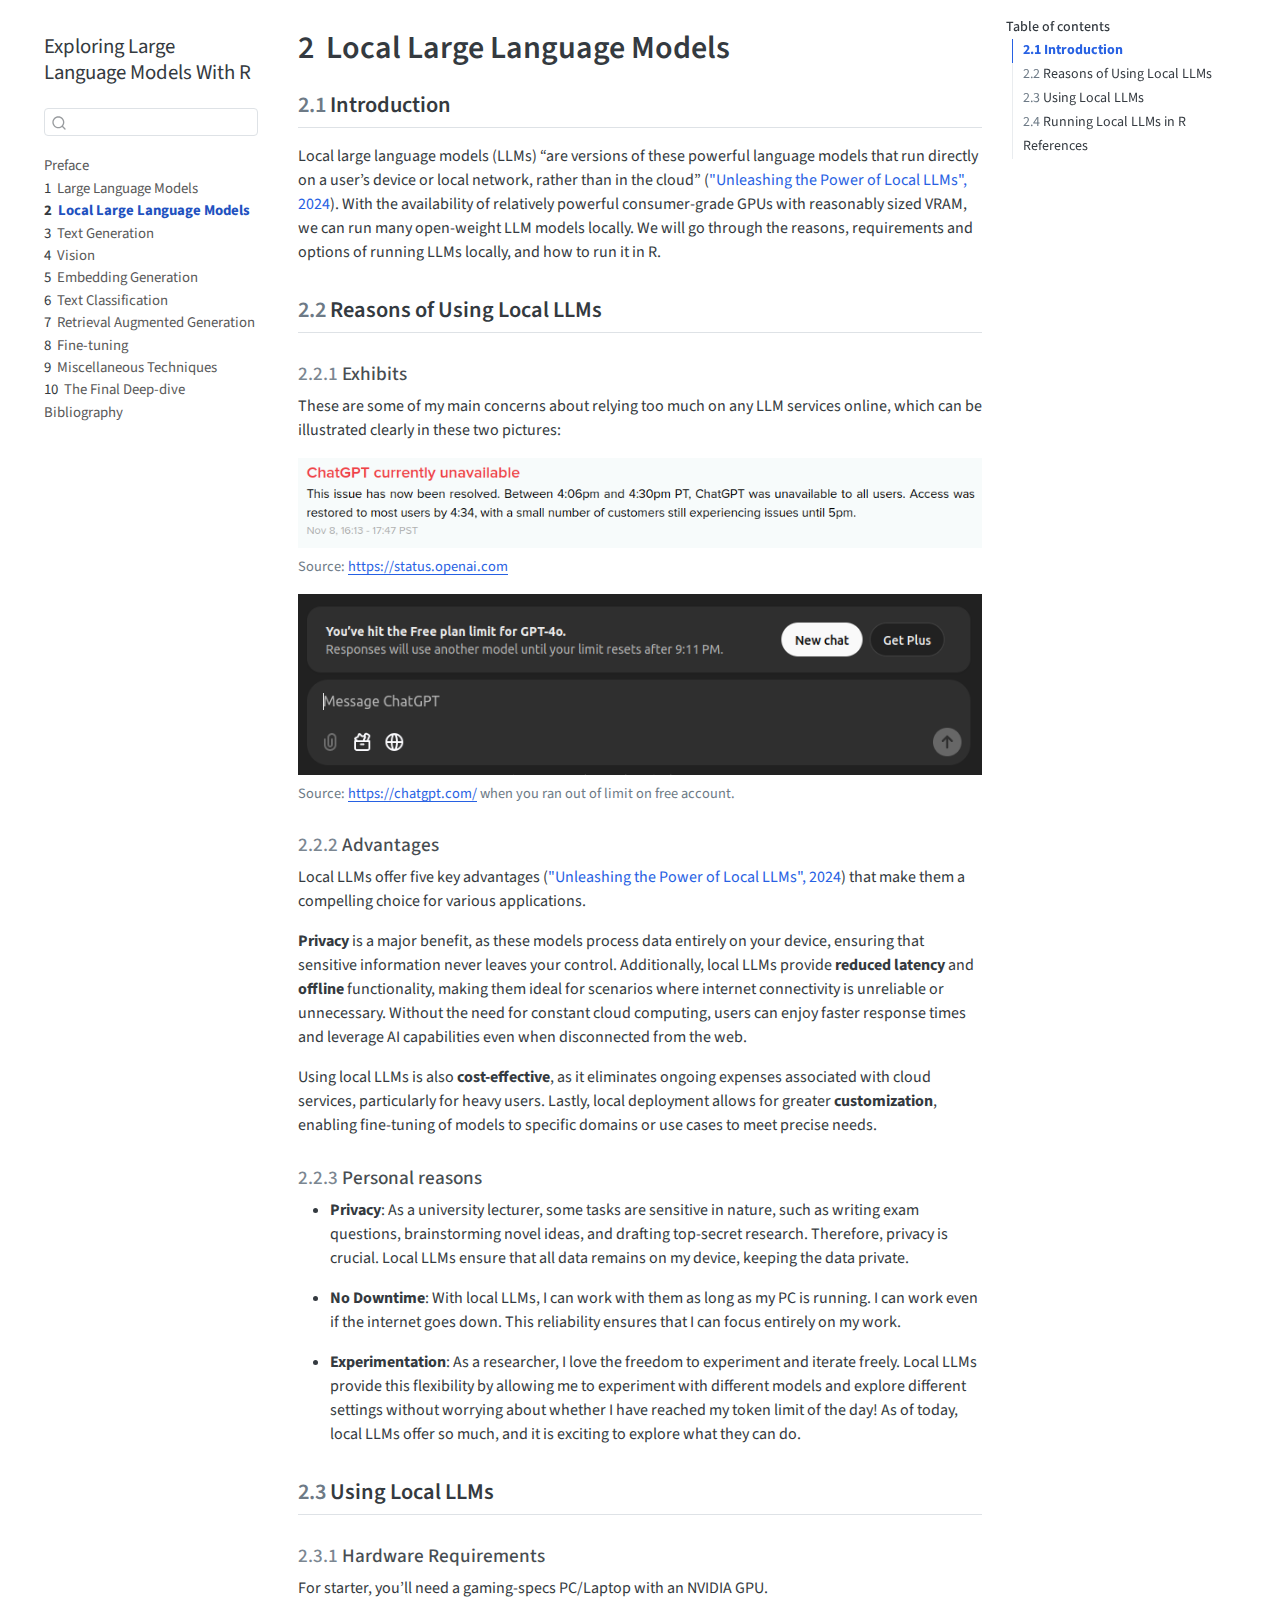
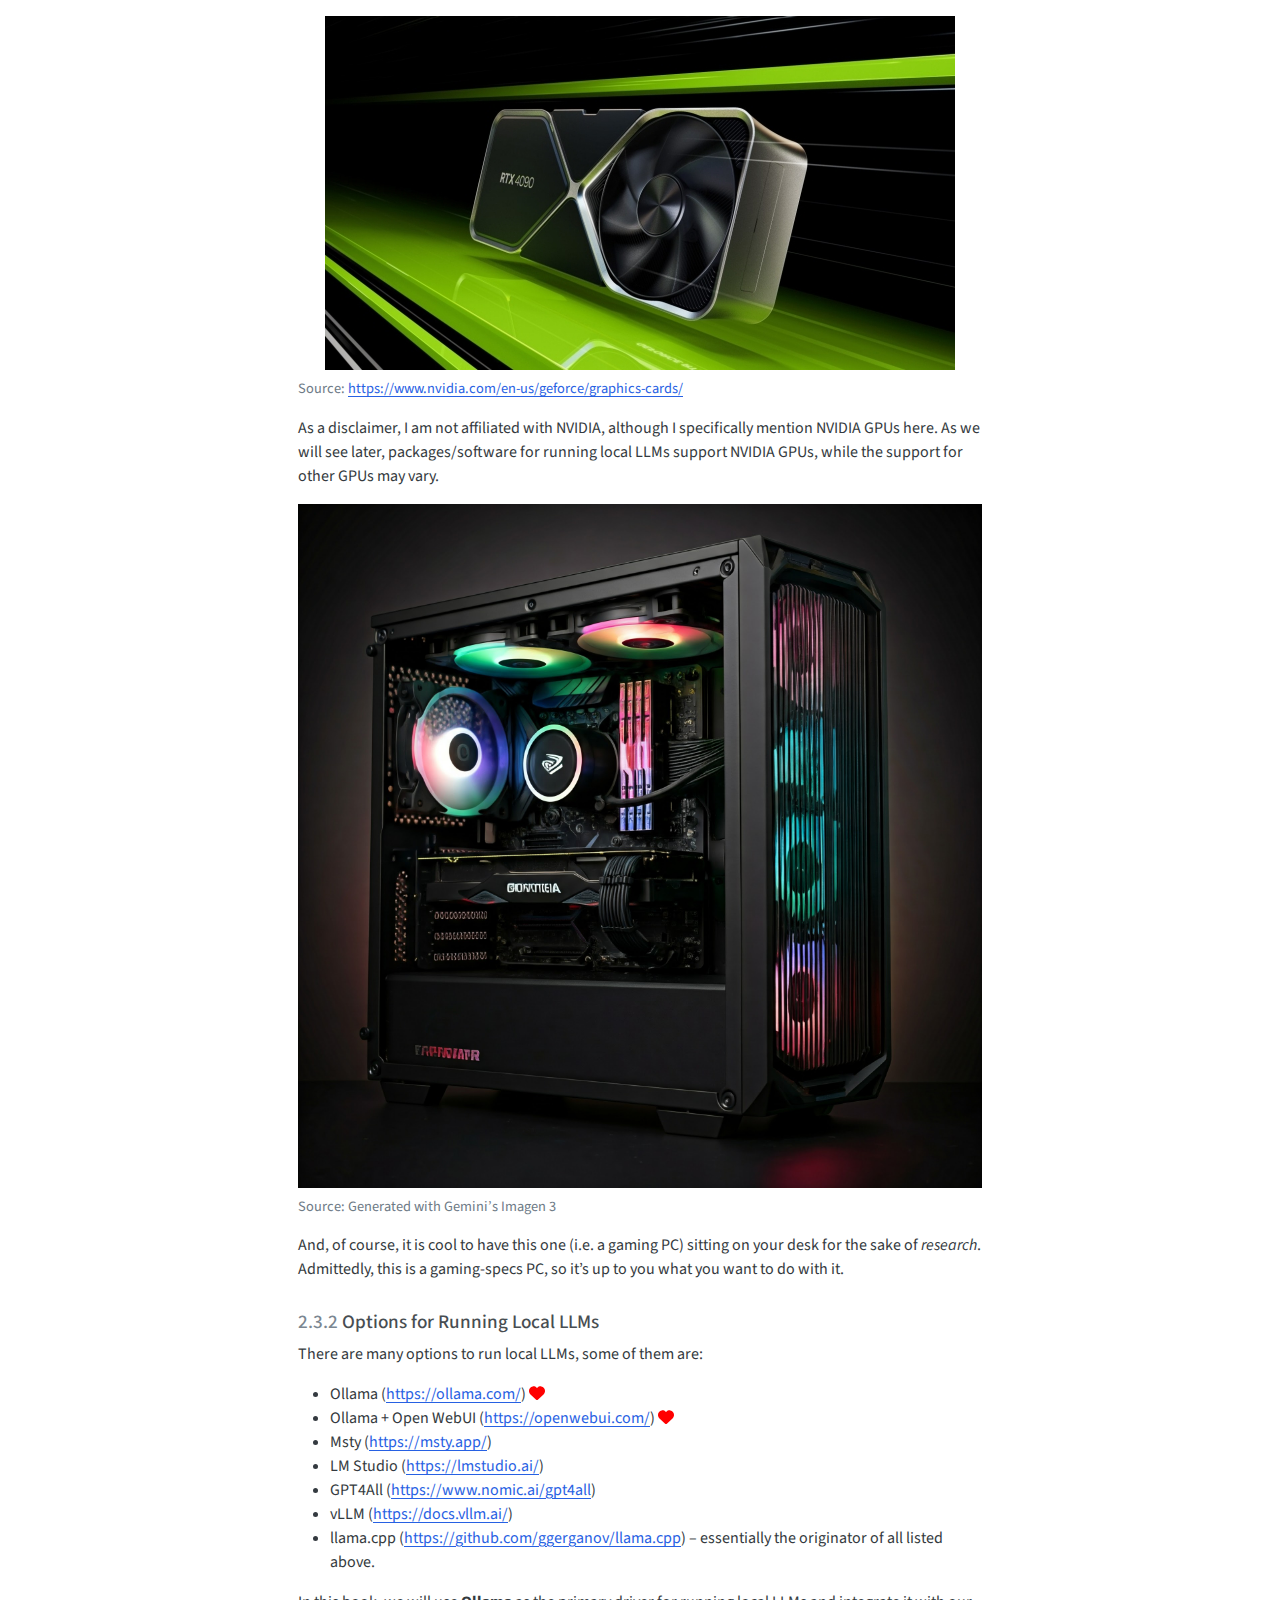
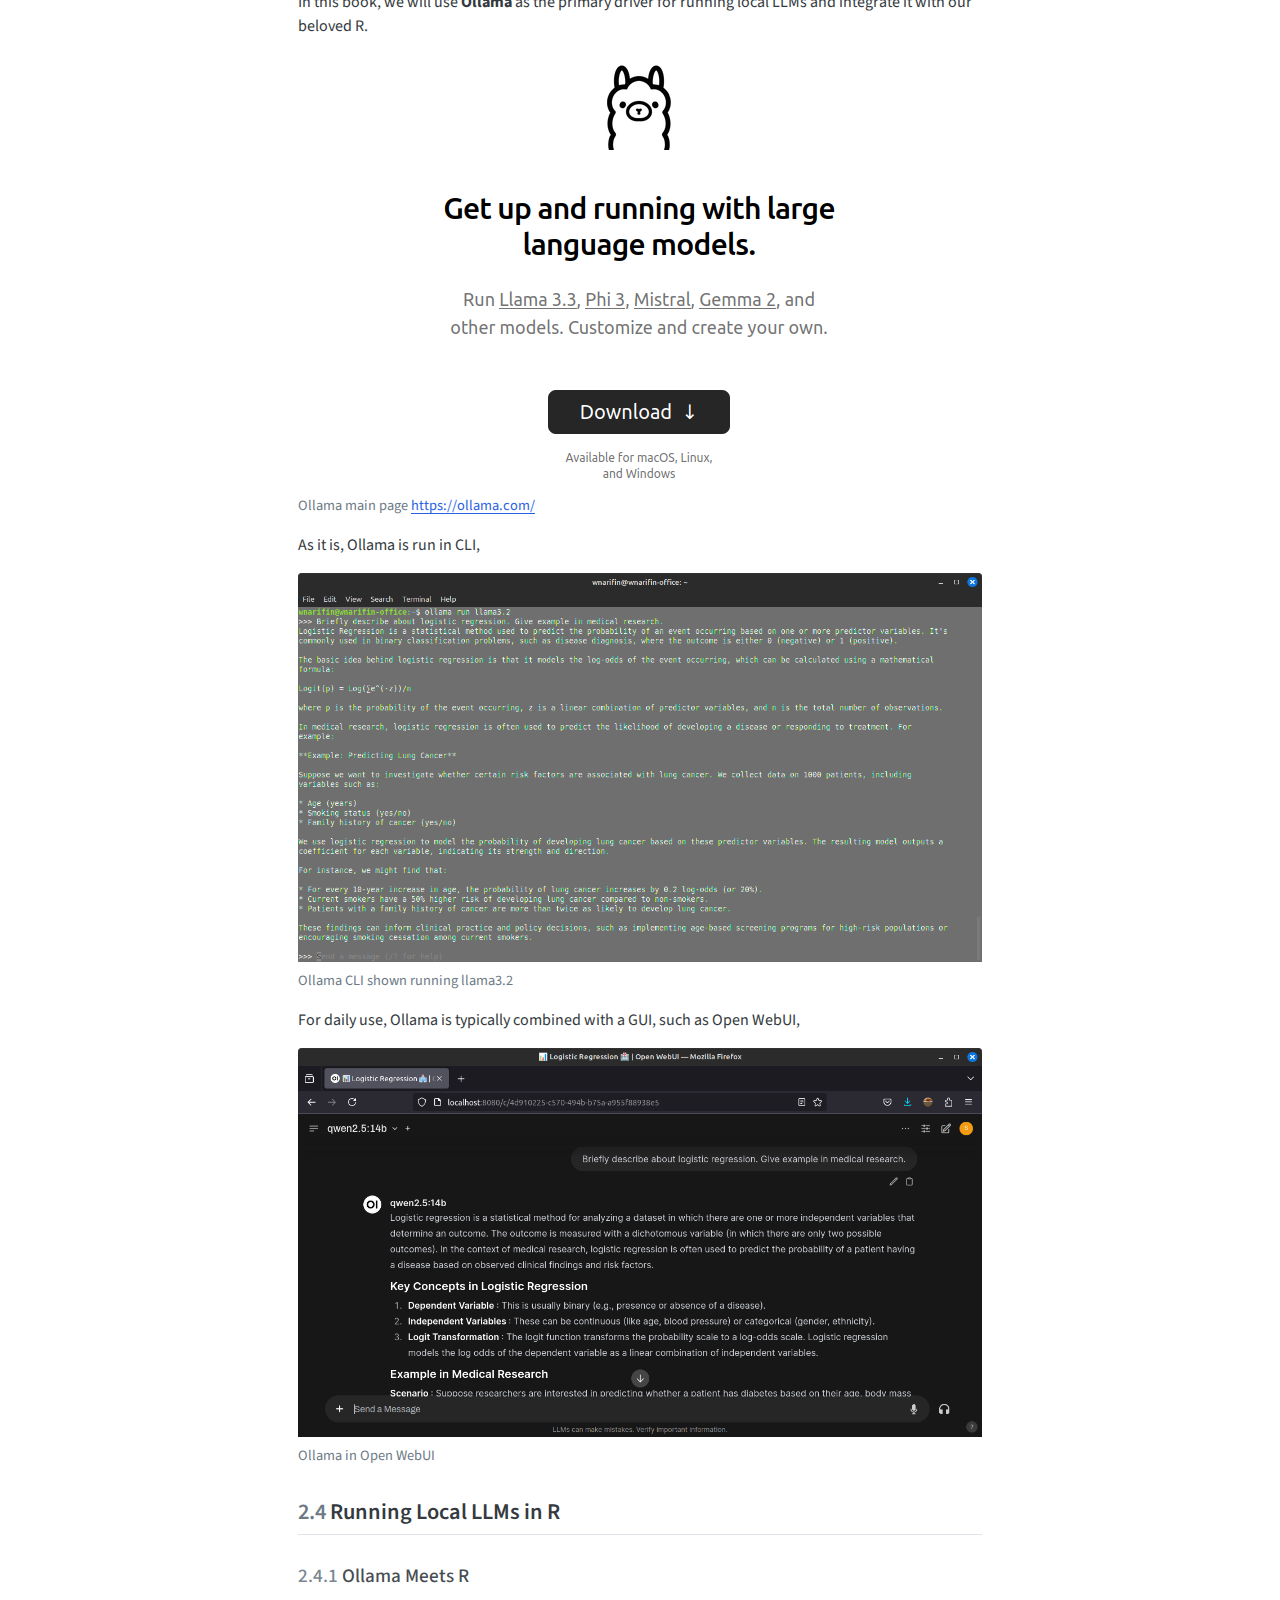
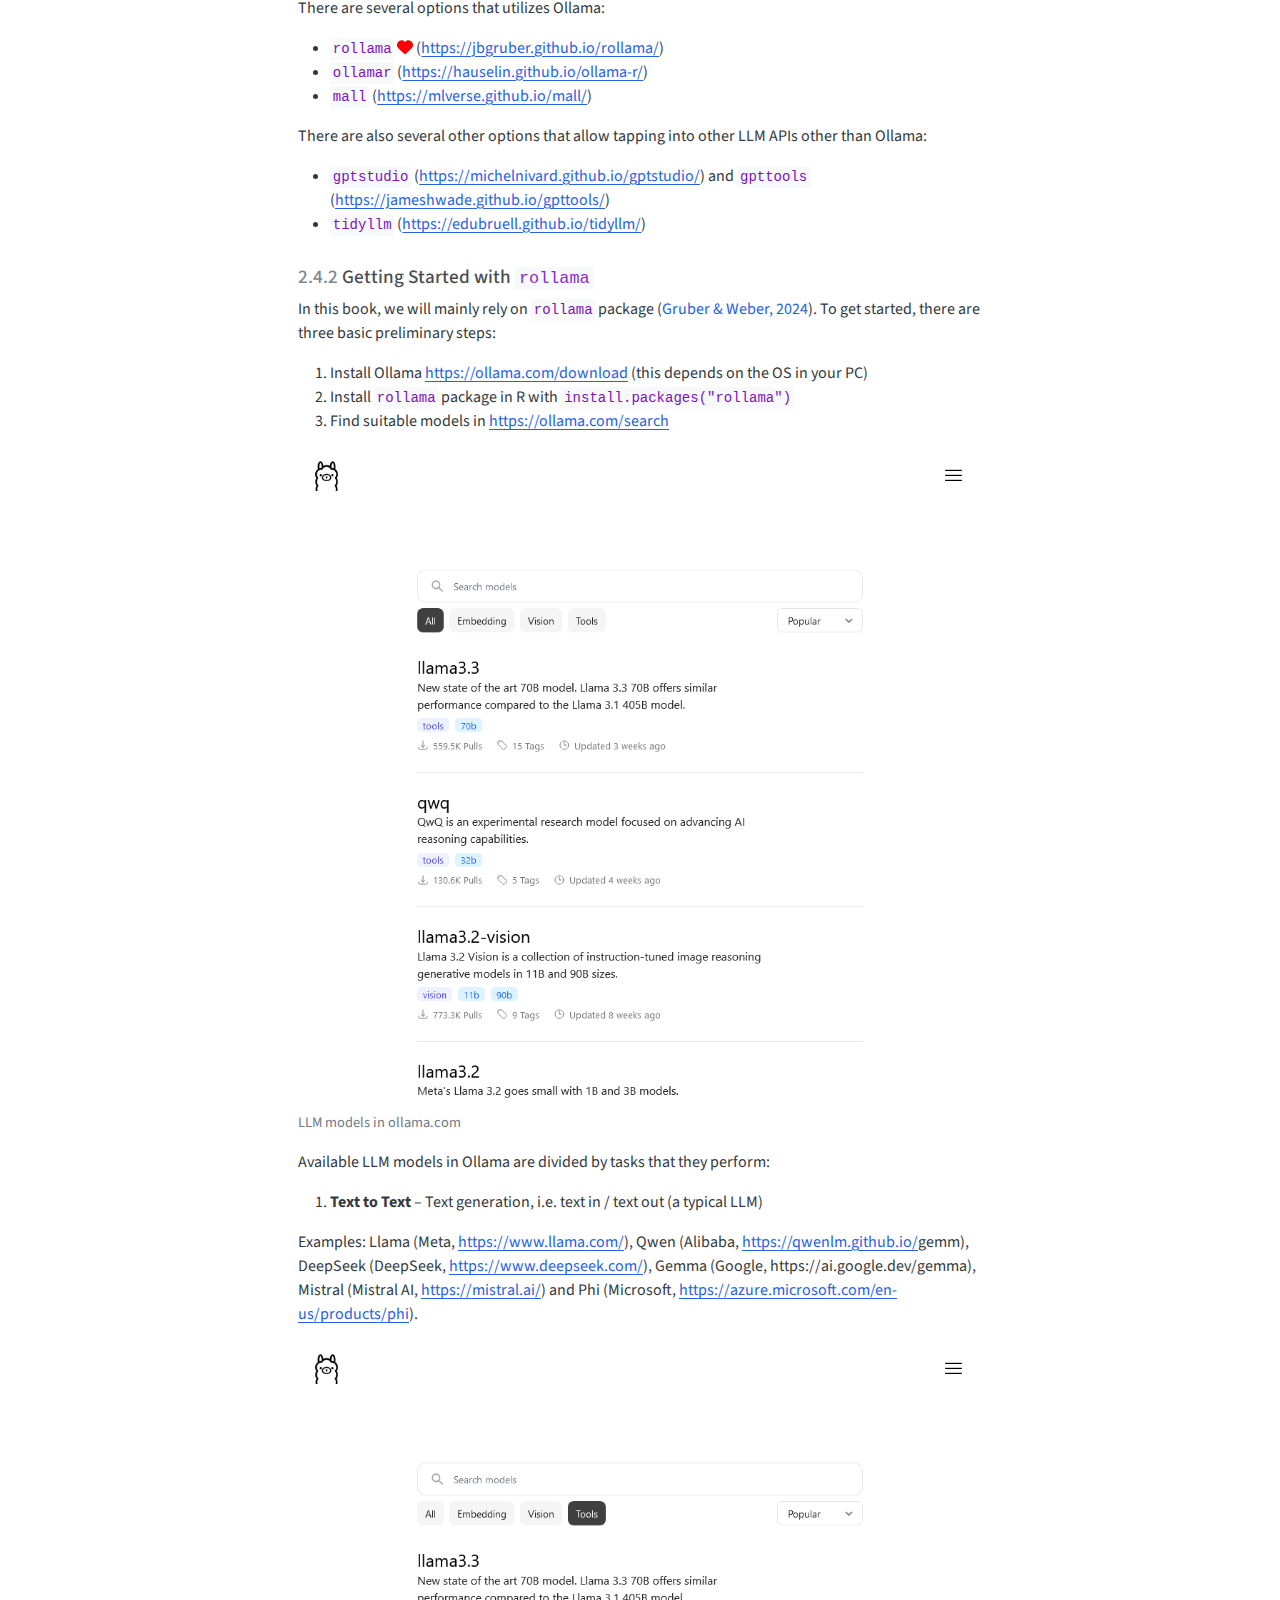
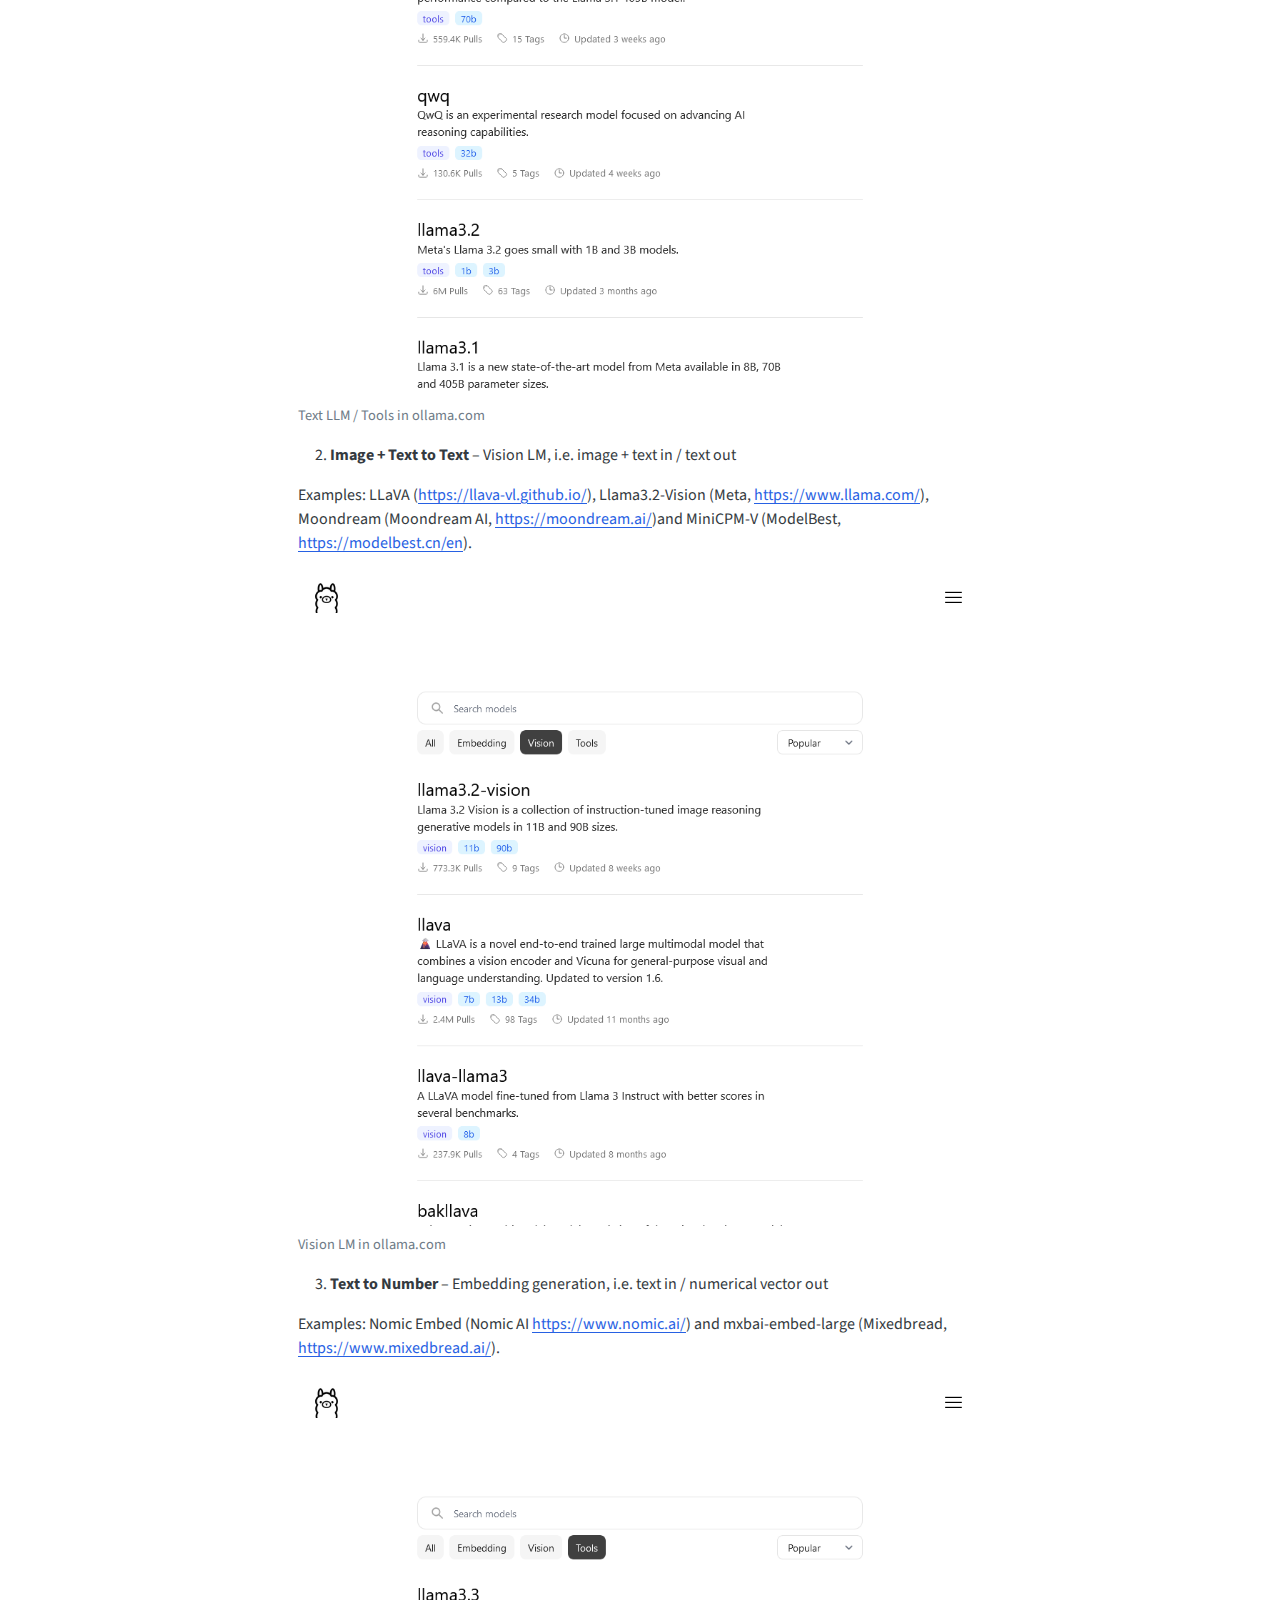
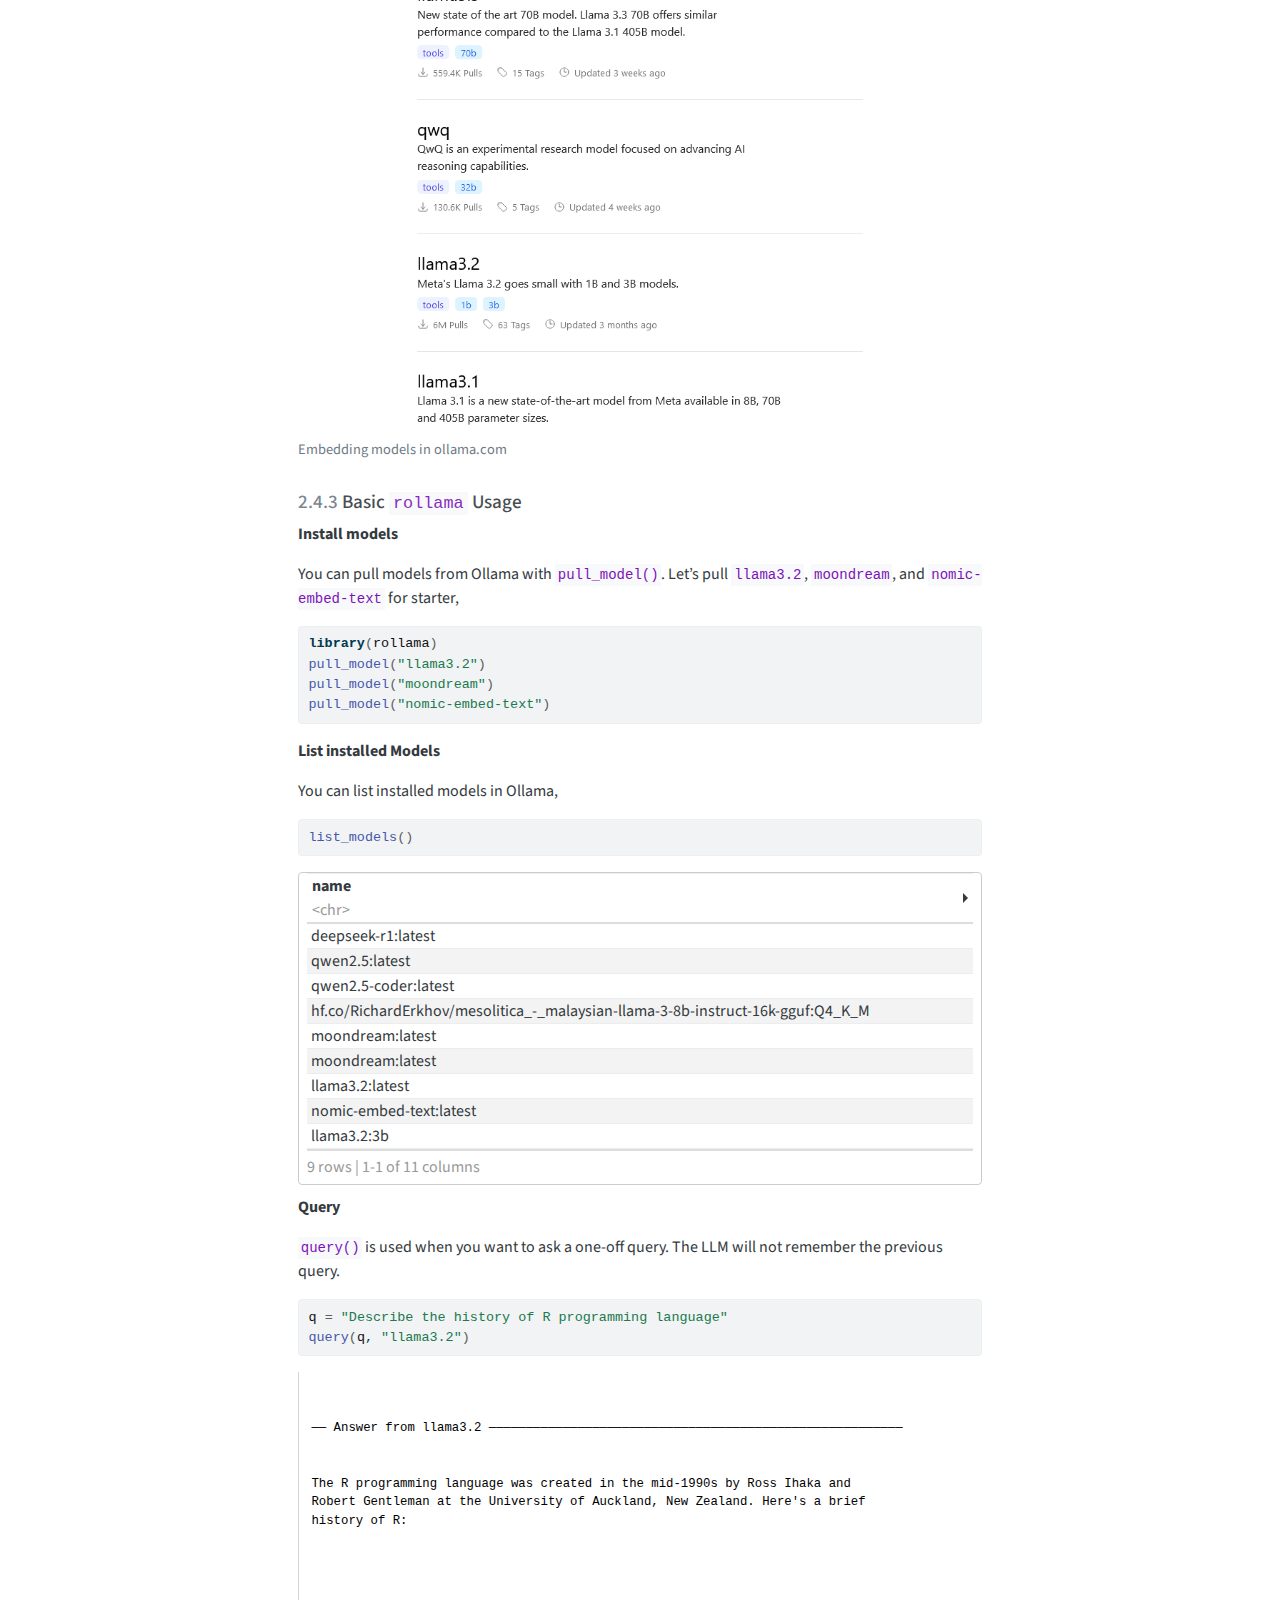
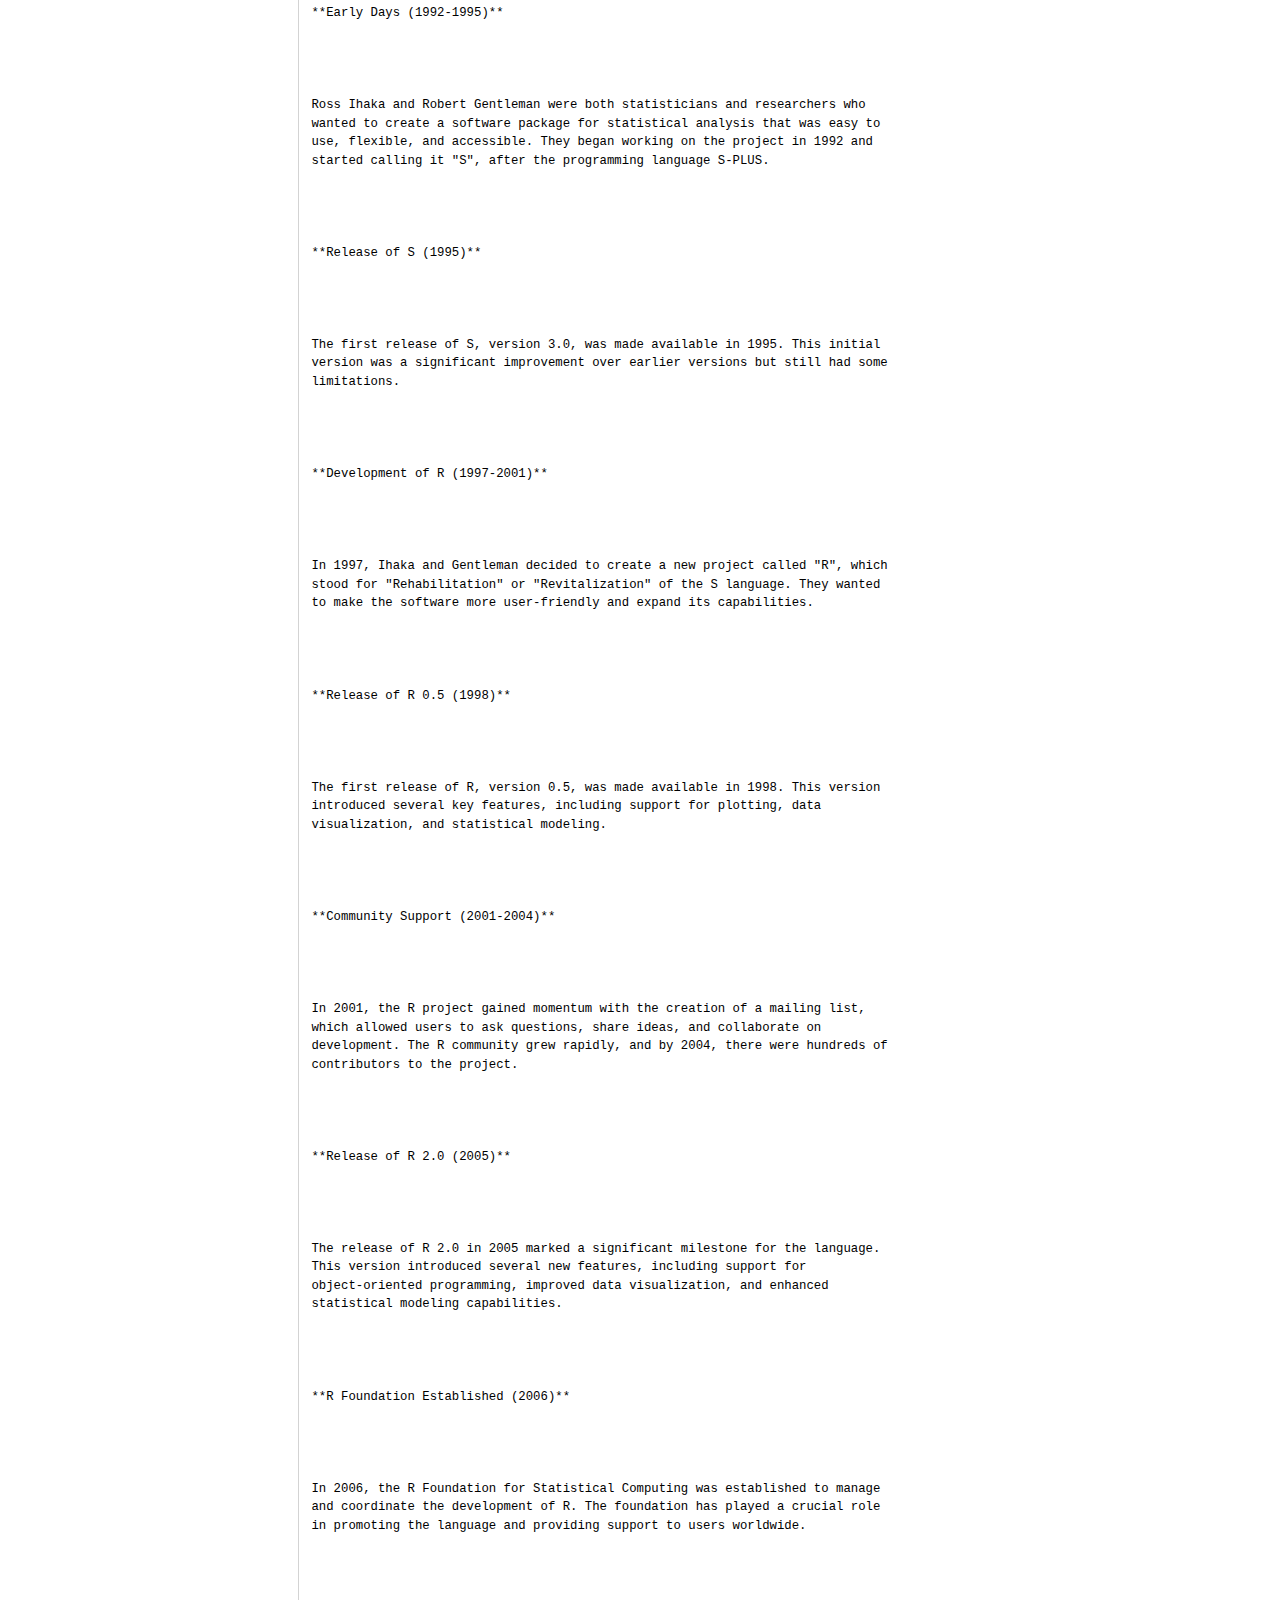
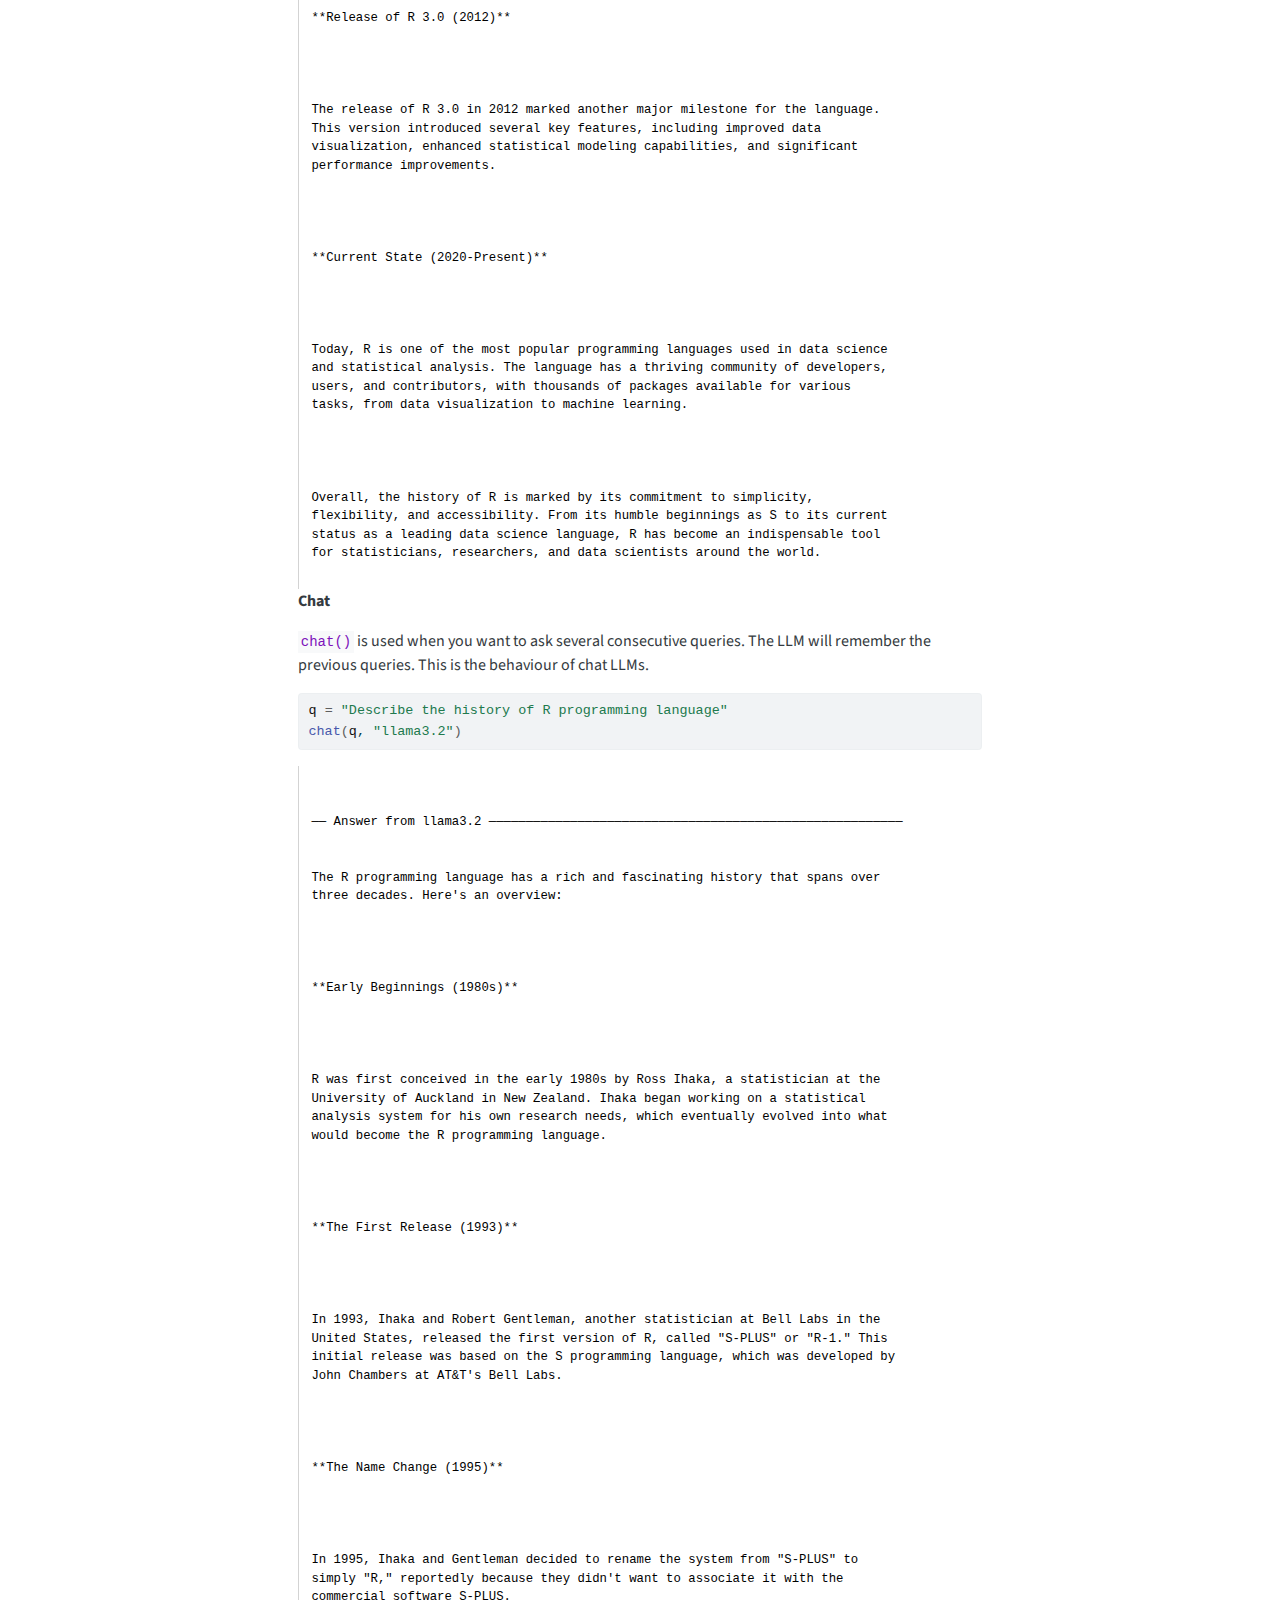
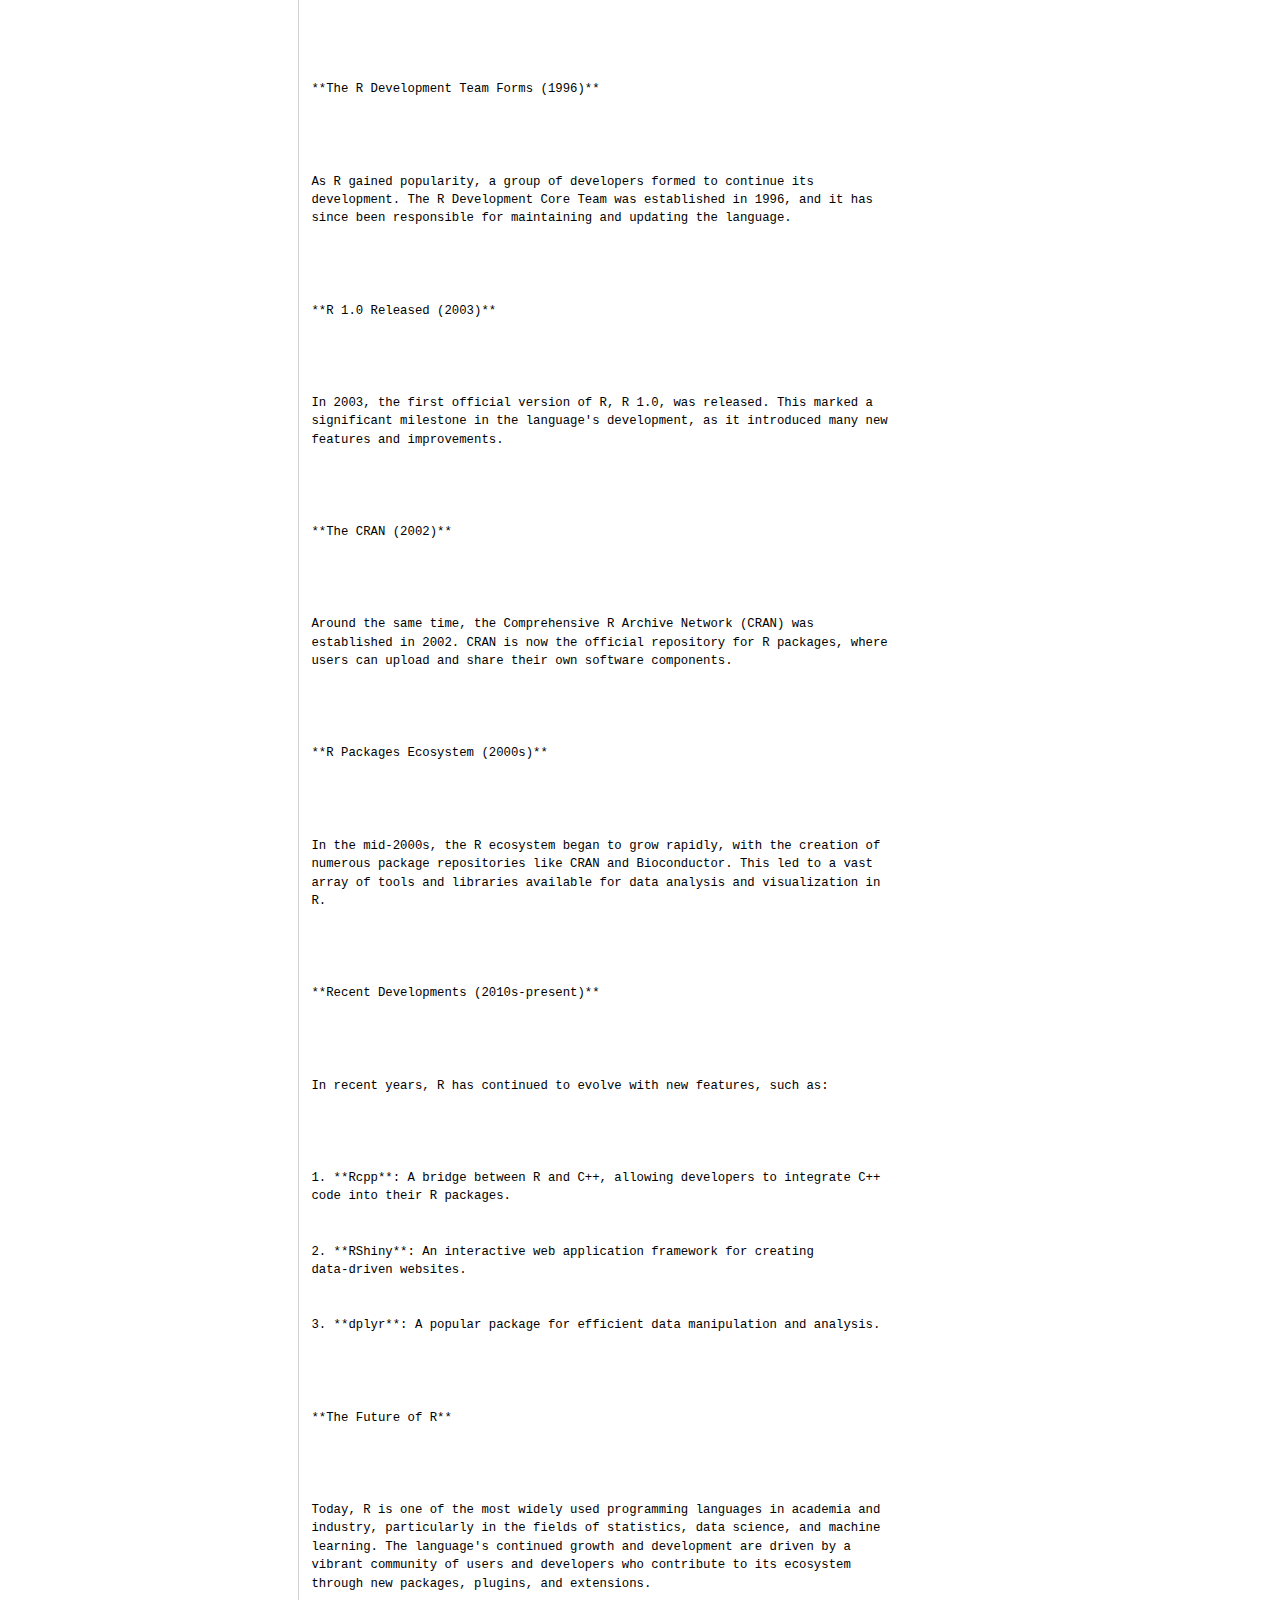
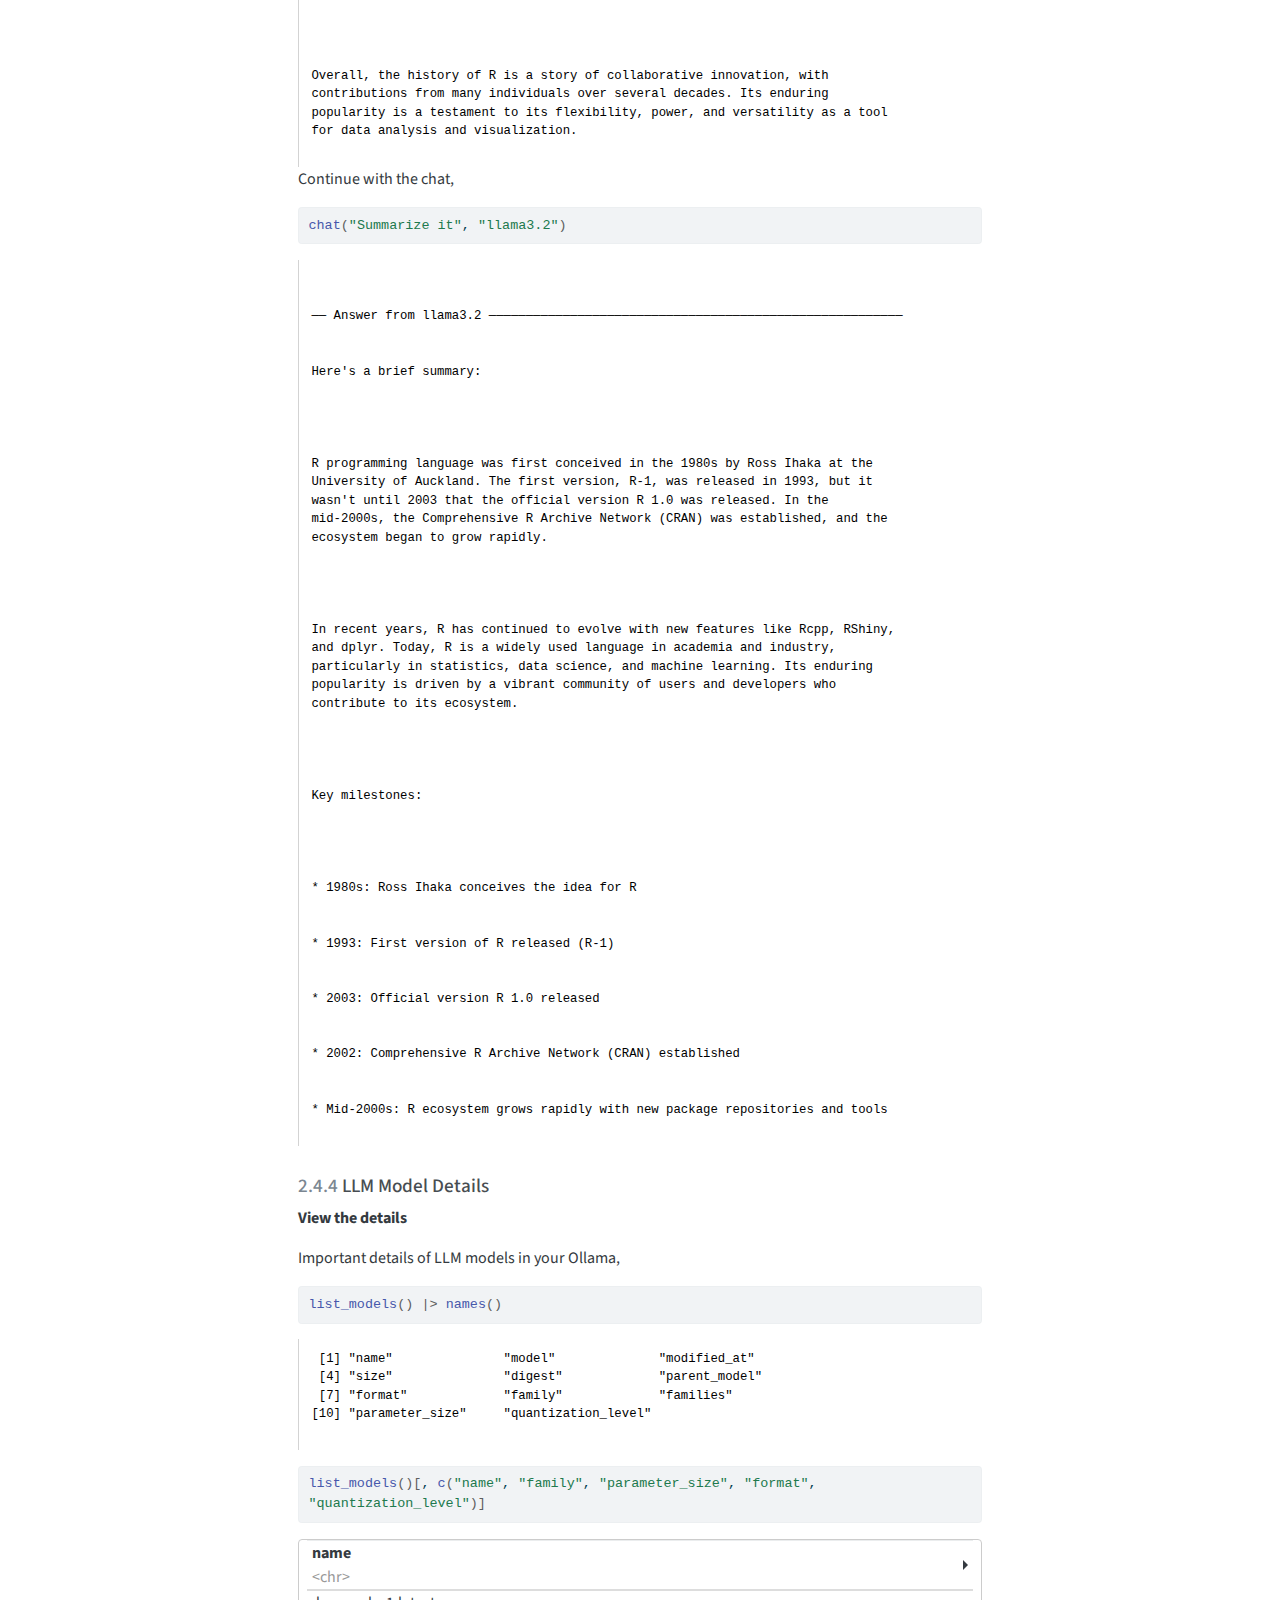
==== ch2.html @ b1ffe486 "New book draft for all" ====
<!DOCTYPE html>
<html xmlns="http://www.w3.org/1999/xhtml" lang="en" xml:lang="en"><head>
<meta http-equiv="Content-Type" content="text/html; charset=UTF-8">
<meta charset="utf-8">
<meta name="generator" content="quarto-1.5.57">
<meta name="viewport" content="width=device-width, initial-scale=1.0, user-scalable=yes">
<title>2&nbsp; Local Large Language Models – Exploring Large Language Models With R</title>
<style>
code{white-space: pre-wrap;}
span.smallcaps{font-variant: small-caps;}
div.columns{display: flex; gap: min(4vw, 1.5em);}
div.column{flex: auto; overflow-x: auto;}
div.hanging-indent{margin-left: 1.5em; text-indent: -1.5em;}
ul.task-list{list-style: none;}
ul.task-list li input[type="checkbox"] {
  width: 0.8em;
  margin: 0 0.8em 0.2em -1em; /* quarto-specific, see https://github.com/quarto-dev/quarto-cli/issues/4556 */ 
  vertical-align: middle;
}
/* CSS for syntax highlighting */
pre > code.sourceCode { white-space: pre; position: relative; }
pre > code.sourceCode > span { line-height: 1.25; }
pre > code.sourceCode > span:empty { height: 1.2em; }
.sourceCode { overflow: visible; }
code.sourceCode > span { color: inherit; text-decoration: inherit; }
div.sourceCode { margin: 1em 0; }
pre.sourceCode { margin: 0; }
@media screen {
div.sourceCode { overflow: auto; }
}
@media print {
pre > code.sourceCode { white-space: pre-wrap; }
pre > code.sourceCode > span { display: inline-block; text-indent: -5em; padding-left: 5em; }
}
pre.numberSource code
  { counter-reset: source-line 0; }
pre.numberSource code > span
  { position: relative; left: -4em; counter-increment: source-line; }
pre.numberSource code > span > a:first-child::before
  { content: counter(source-line);
    position: relative; left: -1em; text-align: right; vertical-align: baseline;
    border: none; display: inline-block;
    -webkit-touch-callout: none; -webkit-user-select: none;
    -khtml-user-select: none; -moz-user-select: none;
    -ms-user-select: none; user-select: none;
    padding: 0 4px; width: 4em;
  }
pre.numberSource { margin-left: 3em;  padding-left: 4px; }
div.sourceCode
  {   }
@media screen {
pre > code.sourceCode > span > a:first-child::before { text-decoration: underline; }
}
/* CSS for citations */
div.csl-bib-body { }
div.csl-entry {
  clear: both;
  margin-bottom: 0em;
}
.hanging-indent div.csl-entry {
  margin-left:2em;
  text-indent:-2em;
}
div.csl-left-margin {
  min-width:2em;
  float:left;
}
div.csl-right-inline {
  margin-left:2em;
  padding-left:1em;
}
div.csl-indent {
  margin-left: 2em;
}</style>

<script src="site_libs/quarto-nav/quarto-nav.js"></script>
<script src="site_libs/quarto-nav/headroom.min.js"></script>
<script src="site_libs/clipboard/clipboard.min.js"></script>
<script src="site_libs/quarto-search/autocomplete.umd.js"></script>
<script src="site_libs/quarto-search/fuse.min.js"></script>
<script src="site_libs/quarto-search/quarto-search.js"></script>
<meta name="quarto:offset" content="./">
<link href="./ch3.html" rel="next">
<link href="./ch1.html" rel="prev">
<script src="site_libs/quarto-html/quarto.js"></script>
<script src="site_libs/quarto-html/popper.min.js"></script>
<script src="site_libs/quarto-html/tippy.umd.min.js"></script>
<script src="site_libs/quarto-html/anchor.min.js"></script>
<link href="site_libs/quarto-html/tippy.css" rel="stylesheet">
<link href="site_libs/quarto-html/quarto-syntax-highlighting.css" rel="stylesheet" id="quarto-text-highlighting-styles">
<script src="site_libs/bootstrap/bootstrap.min.js"></script>
<link href="site_libs/bootstrap/bootstrap-icons.css" rel="stylesheet">
<link href="site_libs/bootstrap/bootstrap.min.css" rel="stylesheet" id="quarto-bootstrap" data-mode="light"><script id="quarto-search-options" type="application/json">{
  "location": "sidebar",
  "copy-button": false,
  "collapse-after": 3,
  "panel-placement": "start",
  "type": "textbox",
  "limit": 50,
  "keyboard-shortcut": [
    "f",
    "/",
    "s"
  ],
  "show-item-context": false,
  "language": {
    "search-no-results-text": "No results",
    "search-matching-documents-text": "matching documents",
    "search-copy-link-title": "Copy link to search",
    "search-hide-matches-text": "Hide additional matches",
    "search-more-match-text": "more match in this document",
    "search-more-matches-text": "more matches in this document",
    "search-clear-button-title": "Clear",
    "search-text-placeholder": "",
    "search-detached-cancel-button-title": "Cancel",
    "search-submit-button-title": "Submit",
    "search-label": "Search"
  }
}</script><link href="site_libs/pagedtable-1.1/css/pagedtable.css" rel="stylesheet">
<script src="site_libs/pagedtable-1.1/js/pagedtable.js"></script>
</head>
<body class="nav-sidebar floating">

<div id="quarto-search-results"></div>
  <header id="quarto-header" class="headroom fixed-top"><nav class="quarto-secondary-nav"><div class="container-fluid d-flex">
      <button type="button" class="quarto-btn-toggle btn" data-bs-toggle="collapse" role="button" data-bs-target=".quarto-sidebar-collapse-item" aria-controls="quarto-sidebar" aria-expanded="false" aria-label="Toggle sidebar navigation" onclick="if (window.quartoToggleHeadroom) { window.quartoToggleHeadroom(); }">
        <i class="bi bi-layout-text-sidebar-reverse"></i>
      </button>
        <nav class="quarto-page-breadcrumbs" aria-label="breadcrumb"><ol class="breadcrumb"><li class="breadcrumb-item"><a href="./ch2.html"><span class="chapter-number">2</span>&nbsp; <span class="chapter-title">Local Large Language Models</span></a></li></ol></nav>
        <a class="flex-grow-1" role="navigation" data-bs-toggle="collapse" data-bs-target=".quarto-sidebar-collapse-item" aria-controls="quarto-sidebar" aria-expanded="false" aria-label="Toggle sidebar navigation" onclick="if (window.quartoToggleHeadroom) { window.quartoToggleHeadroom(); }">      
        </a>
      <button type="button" class="btn quarto-search-button" aria-label="Search" onclick="window.quartoOpenSearch();">
        <i class="bi bi-search"></i>
      </button>
    </div>
  </nav></header><!-- content --><div id="quarto-content" class="quarto-container page-columns page-rows-contents page-layout-article">
<!-- sidebar -->
  <nav id="quarto-sidebar" class="sidebar collapse collapse-horizontal quarto-sidebar-collapse-item sidebar-navigation floating overflow-auto"><div class="pt-lg-2 mt-2 text-left sidebar-header">
    <div class="sidebar-title mb-0 py-0">
      <a href="./">Exploring Large Language Models With R</a> 
    </div>
      </div>
        <div class="mt-2 flex-shrink-0 align-items-center">
        <div class="sidebar-search">
        <div id="quarto-search" class="" title="Search"></div>
        </div>
        </div>
    <div class="sidebar-menu-container"> 
    <ul class="list-unstyled mt-1">
<li class="sidebar-item">
  <div class="sidebar-item-container"> 
  <a href="./index.html" class="sidebar-item-text sidebar-link">
 <span class="menu-text">Preface</span></a>
  </div>
</li>
        <li class="sidebar-item">
  <div class="sidebar-item-container"> 
  <a href="./ch1.html" class="sidebar-item-text sidebar-link">
 <span class="menu-text"><span class="chapter-number">1</span>&nbsp; <span class="chapter-title">Large Language Models</span></span></a>
  </div>
</li>
        <li class="sidebar-item">
  <div class="sidebar-item-container"> 
  <a href="./ch2.html" class="sidebar-item-text sidebar-link active">
 <span class="menu-text"><span class="chapter-number">2</span>&nbsp; <span class="chapter-title">Local Large Language Models</span></span></a>
  </div>
</li>
        <li class="sidebar-item">
  <div class="sidebar-item-container"> 
  <a href="./ch3.html" class="sidebar-item-text sidebar-link">
 <span class="menu-text"><span class="chapter-number">3</span>&nbsp; <span class="chapter-title">Text Generation</span></span></a>
  </div>
</li>
        <li class="sidebar-item">
  <div class="sidebar-item-container"> 
  <a href="./ch4.html" class="sidebar-item-text sidebar-link">
 <span class="menu-text"><span class="chapter-number">4</span>&nbsp; <span class="chapter-title">Vision</span></span></a>
  </div>
</li>
        <li class="sidebar-item">
  <div class="sidebar-item-container"> 
  <a href="./ch5.html" class="sidebar-item-text sidebar-link">
 <span class="menu-text"><span class="chapter-number">5</span>&nbsp; <span class="chapter-title">Embedding Generation</span></span></a>
  </div>
</li>
        <li class="sidebar-item">
  <div class="sidebar-item-container"> 
  <a href="./ch6.html" class="sidebar-item-text sidebar-link">
 <span class="menu-text"><span class="chapter-number">6</span>&nbsp; <span class="chapter-title">Text Classification</span></span></a>
  </div>
</li>
        <li class="sidebar-item">
  <div class="sidebar-item-container"> 
  <a href="./ch7.html" class="sidebar-item-text sidebar-link">
 <span class="menu-text"><span class="chapter-number">7</span>&nbsp; <span class="chapter-title">Retrieval Augmented Generation</span></span></a>
  </div>
</li>
        <li class="sidebar-item">
  <div class="sidebar-item-container"> 
  <a href="./ch8.html" class="sidebar-item-text sidebar-link">
 <span class="menu-text"><span class="chapter-number">8</span>&nbsp; <span class="chapter-title">Fine-tuning</span></span></a>
  </div>
</li>
        <li class="sidebar-item">
  <div class="sidebar-item-container"> 
  <a href="./ch9.html" class="sidebar-item-text sidebar-link">
 <span class="menu-text"><span class="chapter-number">9</span>&nbsp; <span class="chapter-title">Miscellaneous Techniques</span></span></a>
  </div>
</li>
        <li class="sidebar-item">
  <div class="sidebar-item-container"> 
  <a href="./ch10.html" class="sidebar-item-text sidebar-link">
 <span class="menu-text"><span class="chapter-number">10</span>&nbsp; <span class="chapter-title">The Final Deep-dive</span></span></a>
  </div>
</li>
        <li class="sidebar-item">
  <div class="sidebar-item-container"> 
  <a href="./references.html" class="sidebar-item-text sidebar-link">
 <span class="menu-text">Bibliography</span></a>
  </div>
</li>
    </ul>
</div>
</nav><div id="quarto-sidebar-glass" class="quarto-sidebar-collapse-item" data-bs-toggle="collapse" data-bs-target=".quarto-sidebar-collapse-item"></div>
<!-- margin-sidebar -->
    <div id="quarto-margin-sidebar" class="sidebar margin-sidebar">
        <nav id="TOC" role="doc-toc" class="toc-active"><h2 id="toc-title">Table of contents</h2>
   
  <ul>
<li><a href="#introduction" id="toc-introduction" class="nav-link active" data-scroll-target="#introduction"><span class="header-section-number">2.1</span> Introduction</a></li>
  <li>
<a href="#reasons-of-using-local-llms" id="toc-reasons-of-using-local-llms" class="nav-link" data-scroll-target="#reasons-of-using-local-llms"><span class="header-section-number">2.2</span> Reasons of Using Local LLMs</a>
  <ul class="collapse">
<li><a href="#exhibits" id="toc-exhibits" class="nav-link" data-scroll-target="#exhibits"><span class="header-section-number">2.2.1</span> Exhibits</a></li>
  <li><a href="#advantages" id="toc-advantages" class="nav-link" data-scroll-target="#advantages"><span class="header-section-number">2.2.2</span> Advantages</a></li>
  <li><a href="#personal-reasons" id="toc-personal-reasons" class="nav-link" data-scroll-target="#personal-reasons"><span class="header-section-number">2.2.3</span> Personal reasons</a></li>
  </ul>
</li>
  <li>
<a href="#using-local-llms" id="toc-using-local-llms" class="nav-link" data-scroll-target="#using-local-llms"><span class="header-section-number">2.3</span> Using Local LLMs</a>
  <ul class="collapse">
<li><a href="#hardware-requirements" id="toc-hardware-requirements" class="nav-link" data-scroll-target="#hardware-requirements"><span class="header-section-number">2.3.1</span> Hardware Requirements</a></li>
  <li><a href="#options-for-running-local-llms" id="toc-options-for-running-local-llms" class="nav-link" data-scroll-target="#options-for-running-local-llms"><span class="header-section-number">2.3.2</span> Options for Running Local LLMs</a></li>
  </ul>
</li>
  <li>
<a href="#running-local-llms-in-r" id="toc-running-local-llms-in-r" class="nav-link" data-scroll-target="#running-local-llms-in-r"><span class="header-section-number">2.4</span> Running Local LLMs in R</a>
  <ul class="collapse">
<li><a href="#ollama-meets-r" id="toc-ollama-meets-r" class="nav-link" data-scroll-target="#ollama-meets-r"><span class="header-section-number">2.4.1</span> Ollama Meets R</a></li>
  <li><a href="#getting-started-with-rollama" id="toc-getting-started-with-rollama" class="nav-link" data-scroll-target="#getting-started-with-rollama"><span class="header-section-number">2.4.2</span> Getting Started with <code>rollama</code></a></li>
  <li><a href="#basic-rollama-usage" id="toc-basic-rollama-usage" class="nav-link" data-scroll-target="#basic-rollama-usage"><span class="header-section-number">2.4.3</span> Basic <code>rollama</code> Usage</a></li>
  <li><a href="#llm-model-details" id="toc-llm-model-details" class="nav-link" data-scroll-target="#llm-model-details"><span class="header-section-number">2.4.4</span> LLM Model Details</a></li>
  <li><a href="#terms-to-understand" id="toc-terms-to-understand" class="nav-link" data-scroll-target="#terms-to-understand"><span class="header-section-number">2.4.5</span> Terms to understand</a></li>
  <li><a href="#pulling-additional-models-from-huggingface" id="toc-pulling-additional-models-from-huggingface" class="nav-link" data-scroll-target="#pulling-additional-models-from-huggingface"><span class="header-section-number">2.4.6</span> Pulling Additional Models from Huggingface</a></li>
  </ul>
</li>
  <li><a href="#references" id="toc-references" class="nav-link" data-scroll-target="#references">References</a></li>
  </ul></nav>
    </div>
<!-- main -->
<main class="content" id="quarto-document-content"><header id="title-block-header" class="quarto-title-block default"><div class="quarto-title">
<h1 class="title">
<span class="chapter-number">2</span>&nbsp; <span class="chapter-title">Local Large Language Models</span>
</h1>
</div>



<div class="quarto-title-meta">

    
  
    
  </div>
  


</header><section id="introduction" class="level2" data-number="2.1"><h2 data-number="2.1" class="anchored" data-anchor-id="introduction">
<span class="header-section-number">2.1</span> Introduction</h2>
<p>Local large language models (LLMs) “are versions of these powerful language models that run directly on a user’s device or local network, rather than in the cloud” <span class="citation" data-cites="localLLM2024">(<a href="#ref-localLLM2024" role="doc-biblioref">"Unleashing the Power of Local LLMs", 2024</a>)</span>. With the availability of relatively powerful consumer-grade GPUs with reasonably sized VRAM, we can run many open-weight LLM models locally. We will go through the reasons, requirements and options of running LLMs locally, and how to run it in R.</p>
</section><section id="reasons-of-using-local-llms" class="level2" data-number="2.2"><h2 data-number="2.2" class="anchored" data-anchor-id="reasons-of-using-local-llms">
<span class="header-section-number">2.2</span> Reasons of Using Local LLMs</h2>
<section id="exhibits" class="level3" data-number="2.2.1"><h3 data-number="2.2.1" class="anchored" data-anchor-id="exhibits">
<span class="header-section-number">2.2.1</span> Exhibits</h3>
<p>These are some of my main concerns about relying too much on any LLM services online, which can be illustrated clearly in these two pictures:</p>
<div class="quarto-figure quarto-figure-center">
<figure class="figure"><p><img src="img/gpt_down.png" class="img-fluid figure-img"></p>
<figcaption>Source: <a href="https://status.openai.com" class="uri">https://status.openai.com</a></figcaption></figure>
</div>
<div class="quarto-figure quarto-figure-center">
<figure class="figure"><p><img src="img/gpt_limit.png" class="img-fluid figure-img"></p>
<figcaption>Source: <a href="https://chatgpt.com/" class="uri">https://chatgpt.com/</a> when you ran out of limit on free account.</figcaption></figure>
</div>
</section><section id="advantages" class="level3" data-number="2.2.2"><h3 data-number="2.2.2" class="anchored" data-anchor-id="advantages">
<span class="header-section-number">2.2.2</span> Advantages</h3>
<p>Local LLMs offer five key advantages <span class="citation" data-cites="localLLM2024">(<a href="#ref-localLLM2024" role="doc-biblioref">"Unleashing the Power of Local LLMs", 2024</a>)</span> that make them a compelling choice for various applications.</p>
<p><strong>Privacy</strong> is a major benefit, as these models process data entirely on your device, ensuring that sensitive information never leaves your control. Additionally, local LLMs provide <strong>reduced latency</strong> and <strong>offline</strong> functionality, making them ideal for scenarios where internet connectivity is unreliable or unnecessary. Without the need for constant cloud computing, users can enjoy faster response times and leverage AI capabilities even when disconnected from the web.</p>
<p>Using local LLMs is also <strong>cost-effective</strong>, as it eliminates ongoing expenses associated with cloud services, particularly for heavy users. Lastly, local deployment allows for greater <strong>customization</strong>, enabling fine-tuning of models to specific domains or use cases to meet precise needs.</p>
</section><section id="personal-reasons" class="level3" data-number="2.2.3"><h3 data-number="2.2.3" class="anchored" data-anchor-id="personal-reasons">
<span class="header-section-number">2.2.3</span> Personal reasons</h3>
<ul>
<li><p><strong>Privacy</strong>: As a university lecturer, some tasks are sensitive in nature, such as writing exam questions, brainstorming novel ideas, and drafting top-secret research. Therefore, privacy is crucial. Local LLMs ensure that all data remains on my device, keeping the data private.</p></li>
<li><p><strong>No Downtime</strong>: With local LLMs, I can work with them as long as my PC is running. I can work even if the internet goes down. This reliability ensures that I can focus entirely on my work.</p></li>
<li><p><strong>Experimentation</strong>: As a researcher, I love the freedom to experiment and iterate freely. Local LLMs provide this flexibility by allowing me to experiment with different models and explore different settings without worrying about whether I have reached my token limit of the day! As of today, local LLMs offer so much, and it is exciting to explore what they can do.</p></li>
</ul></section></section><section id="using-local-llms" class="level2" data-number="2.3"><h2 data-number="2.3" class="anchored" data-anchor-id="using-local-llms">
<span class="header-section-number">2.3</span> Using Local LLMs</h2>
<section id="hardware-requirements" class="level3" data-number="2.3.1"><h3 data-number="2.3.1" class="anchored" data-anchor-id="hardware-requirements">
<span class="header-section-number">2.3.1</span> Hardware Requirements</h3>
<p>For starter, you’ll need a gaming-specs PC/Laptop with an NVIDIA GPU.</p>
<div class="quarto-figure quarto-figure-center">
<figure class="figure"><p><img src="img/geforce-rtx-40-series-new.jpeg" class="img-fluid figure-img"></p>
<figcaption>Source: <a href="https://www.nvidia.com/en-us/geforce/graphics-cards/" class="uri">https://www.nvidia.com/en-us/geforce/graphics-cards/</a></figcaption></figure>
</div>
<p>As a disclaimer, I am not affiliated with NVIDIA, although I specifically mention NVIDIA GPUs here. As we will see later, packages/software for running local LLMs support NVIDIA GPUs, while the support for other GPUs may vary.</p>
<div class="quarto-figure quarto-figure-center">
<figure class="figure"><p><img src="img/Gemini_Generated_Image_4ro9b24ro9b24ro9.jpeg" class="img-fluid figure-img"></p>
<figcaption>Source: Generated with Gemini’s Imagen 3</figcaption></figure>
</div>
<p>And, of course, it is cool to have this one (i.e.&nbsp;a gaming PC) sitting on your desk for the sake of <em>research</em>. Admittedly, this is a gaming-specs PC, so it’s up to you what you want to do with it.</p>
</section><section id="options-for-running-local-llms" class="level3" data-number="2.3.2"><h3 data-number="2.3.2" class="anchored" data-anchor-id="options-for-running-local-llms">
<span class="header-section-number">2.3.2</span> Options for Running Local LLMs</h3>
<p>There are many options to run local LLMs, some of them are:</p>
<ul>
<li>Ollama (<a href="https://ollama.com/" class="uri">https://ollama.com/</a>) <svg aria-hidden="true" role="img" viewbox="0 0 512 512" style="height:1em;width:1em;vertical-align:-0.125em;margin-left:auto;margin-right:auto;font-size:inherit;fill:red;overflow:visible;position:relative;"><path d="M47.6 300.4L228.3 469.1c7.5 7 17.4 10.9 27.7 10.9s20.2-3.9 27.7-10.9L464.4 300.4c30.4-28.3 47.6-68 47.6-109.5v-5.8c0-69.9-50.5-129.5-119.4-141C347 36.5 300.6 51.4 268 84L256 96 244 84c-32.6-32.6-79-47.5-124.6-39.9C50.5 55.6 0 115.2 0 185.1v5.8c0 41.5 17.2 81.2 47.6 109.5z"></path></svg>
</li>
<li>Ollama + Open WebUI (<a href="https://openwebui.com/" class="uri">https://openwebui.com/</a>) <svg aria-hidden="true" role="img" viewbox="0 0 512 512" style="height:1em;width:1em;vertical-align:-0.125em;margin-left:auto;margin-right:auto;font-size:inherit;fill:red;overflow:visible;position:relative;"><path d="M47.6 300.4L228.3 469.1c7.5 7 17.4 10.9 27.7 10.9s20.2-3.9 27.7-10.9L464.4 300.4c30.4-28.3 47.6-68 47.6-109.5v-5.8c0-69.9-50.5-129.5-119.4-141C347 36.5 300.6 51.4 268 84L256 96 244 84c-32.6-32.6-79-47.5-124.6-39.9C50.5 55.6 0 115.2 0 185.1v5.8c0 41.5 17.2 81.2 47.6 109.5z"></path></svg>
</li>
<li>Msty (<a href="https://msty.app/" class="uri">https://msty.app/</a>)</li>
<li>LM Studio (<a href="https://lmstudio.ai/" class="uri">https://lmstudio.ai/</a>)</li>
<li>GPT4All (<a href="https://www.nomic.ai/gpt4all" class="uri">https://www.nomic.ai/gpt4all</a>)</li>
<li>vLLM (<a href="https://docs.vllm.ai/" class="uri">https://docs.vllm.ai/</a>)</li>
<li>llama.cpp (<a href="https://github.com/ggerganov/llama.cpp" class="uri">https://github.com/ggerganov/llama.cpp</a>) – essentially the originator of all listed above.</li>
</ul>
<p>In this book, we will use <strong>Ollama</strong> as the primary driver for running local LLMs and integrate it with our beloved R.</p>
<div class="quarto-figure quarto-figure-center">
<figure class="figure"><p><img src="img/ollama_main_page.png" class="img-fluid figure-img"></p>
<figcaption>Ollama main page <a href="https://ollama.com/" class="uri">https://ollama.com/</a></figcaption></figure>
</div>
<p>As it is, Ollama is run in CLI,</p>
<div class="quarto-figure quarto-figure-center">
<figure class="figure"><p><img src="img/ollama_cli.png" class="img-fluid figure-img"></p>
<figcaption>Ollama CLI shown running llama3.2</figcaption></figure>
</div>
<p>For daily use, Ollama is typically combined with a GUI, such as Open WebUI,</p>
<div class="quarto-figure quarto-figure-center">
<figure class="figure"><p><img src="img/ollama_web_ui.png" class="img-fluid figure-img"></p>
<figcaption>Ollama in Open WebUI</figcaption></figure>
</div>
</section></section><section id="running-local-llms-in-r" class="level2" data-number="2.4"><h2 data-number="2.4" class="anchored" data-anchor-id="running-local-llms-in-r">
<span class="header-section-number">2.4</span> Running Local LLMs in R</h2>
<section id="ollama-meets-r" class="level3" data-number="2.4.1"><h3 data-number="2.4.1" class="anchored" data-anchor-id="ollama-meets-r">
<span class="header-section-number">2.4.1</span> Ollama Meets R</h3>
<p>There are several options that utilizes Ollama:</p>
<ul>
<li>
<code>rollama</code> <svg aria-hidden="true" role="img" viewbox="0 0 512 512" style="height:1em;width:1em;vertical-align:-0.125em;margin-left:auto;margin-right:auto;font-size:inherit;fill:red;overflow:visible;position:relative;"><path d="M47.6 300.4L228.3 469.1c7.5 7 17.4 10.9 27.7 10.9s20.2-3.9 27.7-10.9L464.4 300.4c30.4-28.3 47.6-68 47.6-109.5v-5.8c0-69.9-50.5-129.5-119.4-141C347 36.5 300.6 51.4 268 84L256 96 244 84c-32.6-32.6-79-47.5-124.6-39.9C50.5 55.6 0 115.2 0 185.1v5.8c0 41.5 17.2 81.2 47.6 109.5z"></path></svg> (<a href="https://jbgruber.github.io/rollama/" class="uri">https://jbgruber.github.io/rollama/</a>)</li>
<li>
<code>ollamar</code> (<a href="https://hauselin.github.io/ollama-r/" class="uri">https://hauselin.github.io/ollama-r/</a>)</li>
<li>
<code>mall</code> (<a href="https://mlverse.github.io/mall/" class="uri">https://mlverse.github.io/mall/</a>)</li>
</ul>
<p>There are also several other options that allow tapping into other LLM APIs other than Ollama:</p>
<ul>
<li>
<code>gptstudio</code> (<a href="https://michelnivard.github.io/gptstudio/" class="uri">https://michelnivard.github.io/gptstudio/</a>) and <code>gpttools</code> (<a href="https://jameshwade.github.io/gpttools/" class="uri">https://jameshwade.github.io/gpttools/</a>)</li>
<li>
<code>tidyllm</code> (<a href="https://edubruell.github.io/tidyllm/" class="uri">https://edubruell.github.io/tidyllm/</a>)</li>
</ul></section><section id="getting-started-with-rollama" class="level3" data-number="2.4.2"><h3 data-number="2.4.2" class="anchored" data-anchor-id="getting-started-with-rollama">
<span class="header-section-number">2.4.2</span> Getting Started with <code>rollama</code>
</h3>
<p>In this book, we will mainly rely on <code>rollama</code> package <span class="citation" data-cites="R-rollama">(<a href="#ref-R-rollama" role="doc-biblioref">Gruber &amp; Weber, 2024</a>)</span>. To get started, there are three basic preliminary steps:</p>
<ol type="1">
<li>Install Ollama <a href="https://ollama.com/download" class="uri">https://ollama.com/download</a> (this depends on the OS in your PC)</li>
<li>Install <code>rollama</code> package in R with <code>install.packages("rollama")</code>
</li>
<li>Find suitable models in <a href="https://ollama.com/search" class="uri">https://ollama.com/search</a>
</li>
</ol>
<div class="quarto-figure quarto-figure-center">
<figure class="figure"><p><img src="img/all.png" class="img-fluid figure-img"></p>
<figcaption>LLM models in ollama.com</figcaption></figure>
</div>
<p>Available LLM models in Ollama are divided by tasks that they perform:</p>
<ol type="1">
<li>
<strong>Text to Text</strong> – Text generation, i.e.&nbsp;text in / text out (a typical LLM)</li>
</ol>
<p>Examples: Llama (Meta, <a href="https://www.llama.com/" class="uri">https://www.llama.com/</a>), Qwen (Alibaba, <a href="https://qwenlm.github.io/" class="uri">https://qwenlm.github.io/</a>gemm), DeepSeek (DeepSeek, <a href="https://www.deepseek.com/" class="uri">https://www.deepseek.com/</a>), Gemma (Google, https://ai.google.dev/gemma), Mistral (Mistral AI, <a href="https://mistral.ai/" class="uri">https://mistral.ai/</a>) and Phi (Microsoft, <a href="https://azure.microsoft.com/en-us/products/phi" class="uri">https://azure.microsoft.com/en-us/products/phi</a>).</p>
<div class="quarto-figure quarto-figure-center">
<figure class="figure"><p><img src="img/text.png" class="img-fluid figure-img"></p>
<figcaption>Text LLM / Tools in ollama.com</figcaption></figure>
</div>
<ol start="2" type="1">
<li>
<strong>Image + Text to Text</strong> – Vision LM, i.e.&nbsp;image + text in / text out</li>
</ol>
<p>Examples: LLaVA (<a href="https://llava-vl.github.io/" class="uri">https://llava-vl.github.io/</a>), Llama3.2-Vision (Meta, <a href="https://www.llama.com/" class="uri">https://www.llama.com/</a>), Moondream (Moondream AI, <a href="https://moondream.ai/" class="uri">https://moondream.ai/</a>)and MiniCPM-V (ModelBest, <a href="https://modelbest.cn/en" class="uri">https://modelbest.cn/en</a>).</p>
<div class="quarto-figure quarto-figure-center">
<figure class="figure"><p><img src="img/vision.png" class="img-fluid figure-img"></p>
<figcaption>Vision LM in ollama.com</figcaption></figure>
</div>
<ol start="3" type="1">
<li>
<strong>Text to Number</strong> – Embedding generation, i.e.&nbsp;text in / numerical vector out</li>
</ol>
<p>Examples: Nomic Embed (Nomic AI <a href="https://www.nomic.ai/" class="uri">https://www.nomic.ai/</a>) and mxbai-embed-large (Mixedbread, <a href="https://www.mixedbread.ai/" class="uri">https://www.mixedbread.ai/</a>).</p>
<div class="quarto-figure quarto-figure-center">
<figure class="figure"><p><img src="img/text.png" class="img-fluid figure-img"></p>
<figcaption>Embedding models in ollama.com</figcaption></figure>
</div>
</section><section id="basic-rollama-usage" class="level3" data-number="2.4.3"><h3 data-number="2.4.3" class="anchored" data-anchor-id="basic-rollama-usage">
<span class="header-section-number">2.4.3</span> Basic <code>rollama</code> Usage</h3>
<p><strong>Install models</strong></p>
<p>You can pull models from Ollama with <code><a href="https://jbgruber.github.io/rollama/reference/pull_model.html">pull_model()</a></code>. Let’s pull <code>llama3.2</code>, <code>moondream</code>, and <code>nomic-embed-text</code> for starter,</p>
<div class="cell">
<div class="sourceCode" id="cb1"><pre class="downlit sourceCode r code-with-copy"><code class="sourceCode R"><span><span class="kw"><a href="https://rdrr.io/r/base/library.html">library</a></span><span class="op">(</span><span class="va"><a href="https://jbgruber.github.io/rollama/">rollama</a></span><span class="op">)</span></span>
<span><span class="fu"><a href="https://jbgruber.github.io/rollama/reference/pull_model.html">pull_model</a></span><span class="op">(</span><span class="st">"llama3.2"</span><span class="op">)</span></span>
<span><span class="fu"><a href="https://jbgruber.github.io/rollama/reference/pull_model.html">pull_model</a></span><span class="op">(</span><span class="st">"moondream"</span><span class="op">)</span></span>
<span><span class="fu"><a href="https://jbgruber.github.io/rollama/reference/pull_model.html">pull_model</a></span><span class="op">(</span><span class="st">"nomic-embed-text"</span><span class="op">)</span></span></code><button title="Copy to Clipboard" class="code-copy-button"><i class="bi"></i></button></pre></div>
</div>
<p><strong>List installed Models</strong></p>
<p>You can list installed models in Ollama,</p>
<div class="cell">
<div class="sourceCode" id="cb2"><pre class="downlit sourceCode r code-with-copy"><code class="sourceCode R"><span><span class="fu"><a href="https://jbgruber.github.io/rollama/reference/list_models.html">list_models</a></span><span class="op">(</span><span class="op">)</span></span></code><button title="Copy to Clipboard" class="code-copy-button"><i class="bi"></i></button></pre></div>
<div class="cell-output-display">
<div data-pagedtable="false">
  <script data-pagedtable-source="" type="application/json">
{"columns":[{"label":["name"],"name":[1],"type":["chr"],"align":["left"]},{"label":["model"],"name":[2],"type":["chr"],"align":["left"]},{"label":["modified_at"],"name":[3],"type":["chr"],"align":["left"]},{"label":["size"],"name":[4],"type":["dbl"],"align":["right"]},{"label":["digest"],"name":[5],"type":["chr"],"align":["left"]},{"label":["parent_model"],"name":[6],"type":["chr"],"align":["left"]},{"label":["format"],"name":[7],"type":["chr"],"align":["left"]},{"label":["family"],"name":[8],"type":["chr"],"align":["left"]},{"label":["families"],"name":[9],"type":["list"],"align":["right"]},{"label":["parameter_size"],"name":[10],"type":["chr"],"align":["left"]},{"label":["quantization_level"],"name":[11],"type":["chr"],"align":["left"]}],"data":[{"1":"deepseek-r1:latest","2":"deepseek-r1:latest","3":"2025-01-24T23:36:52.00926415+08:00","4":"4683075271","5":"0a8c266910232fd3291e71e5ba1e058cc5af9d411192cf88b6d30e92b6e73163","6":"","7":"gguf","8":"qwen2","9":"<chr [1]>","10":"7.6B","11":"Q4_K_M"},{"1":"qwen2.5:latest","2":"qwen2.5:latest","3":"2025-01-18T15:51:08.418902321+08:00","4":"4683087332","5":"845dbda0ea48ed749caafd9e6037047aa19acfcfd82e704d7ca97d631a0b697e","6":"","7":"gguf","8":"qwen2","9":"<chr [1]>","10":"7.6B","11":"Q4_K_M"},{"1":"qwen2.5-coder:latest","2":"qwen2.5-coder:latest","3":"2025-01-04T15:42:47.574316104+08:00","4":"4683087519","5":"2b0496514337a3d5901f1d253d01726c890b721e891335a56d6e08cedf3e2cb0","6":"","7":"gguf","8":"qwen2","9":"<chr [1]>","10":"7.6B","11":"Q4_K_M"},{"1":"hf.co/RichardErkhov/mesolitica_-_malaysian-llama-3-8b-instruct-16k-gguf:Q4_K_M","2":"hf.co/RichardErkhov/mesolitica_-_malaysian-llama-3-8b-instruct-16k-gguf:Q4_K_M","3":"2025-01-04T00:00:38.829529791+08:00","4":"4920734653","5":"30e7364b96840abb96b2842755de5bf83edbf6989b2df17dfd2733ae2e7807d2","6":"","7":"gguf","8":"llama","9":"<chr [1]>","10":"8.03B","11":"unknown"},{"1":"moondream:latest","2":"moondream:latest","3":"2025-01-03T23:47:36.802347712+08:00","4":"1738451197","5":"55fc3abd386771e5b5d1bbcc732f3c3f4df6e9f9f08f1131f9cc27ba2d1eec5b","6":"","7":"gguf","8":"phi2","9":"<chr [1]>","10":"1B","11":"Q4_0"},{"1":"moondream:latest","2":"moondream:latest","3":"2025-01-03T23:47:36.802347712+08:00","4":"1738451197","5":"55fc3abd386771e5b5d1bbcc732f3c3f4df6e9f9f08f1131f9cc27ba2d1eec5b","6":"","7":"gguf","8":"phi2","9":"<chr [1]>","10":"1B","11":"Q4_0"},{"1":"llama3.2:latest","2":"llama3.2:latest","3":"2025-01-03T23:44:28.569611937+08:00","4":"2019393189","5":"a80c4f17acd55265feec403c7aef86be0c25983ab279d83f3bcd3abbcb5b8b72","6":"","7":"gguf","8":"llama","9":"<chr [1]>","10":"3.2B","11":"Q4_K_M"},{"1":"nomic-embed-text:latest","2":"nomic-embed-text:latest","3":"2024-10-06T13:45:34.905642051+08:00","4":"274302450","5":"0a109f422b47e3a30ba2b10eca18548e944e8a23073ee3f3e947efcf3c45e59f","6":"","7":"gguf","8":"nomic-bert","9":"<chr [1]>","10":"137M","11":"F16"},{"1":"llama3.2:3b","2":"llama3.2:3b","3":"2024-10-02T11:14:27.051384633+08:00","4":"2019393189","5":"a80c4f17acd55265feec403c7aef86be0c25983ab279d83f3bcd3abbcb5b8b72","6":"","7":"gguf","8":"llama","9":"<chr [1]>","10":"3.2B","11":"Q4_K_M"}],"options":{"columns":{"min":{},"max":[10]},"rows":{"min":[10],"max":[10]},"pages":{}}}
  </script>
</div>
</div>
</div>
<p><strong>Query</strong></p>
<p><code><a href="https://jbgruber.github.io/rollama/reference/query.html">query()</a></code> is used when you want to ask a one-off query. The LLM will not remember the previous query.</p>
<div class="cell">
<div class="sourceCode" id="cb3"><pre class="downlit sourceCode r code-with-copy"><code class="sourceCode R"><span><span class="va">q</span> <span class="op">=</span> <span class="st">"Describe the history of R programming language"</span></span>
<span><span class="fu"><a href="https://jbgruber.github.io/rollama/reference/query.html">query</a></span><span class="op">(</span><span class="va">q</span>, <span class="st">"llama3.2"</span><span class="op">)</span></span></code><button title="Copy to Clipboard" class="code-copy-button"><i class="bi"></i></button></pre></div>
<div class="cell-output cell-output-stderr">
<pre><code></code></pre>
</div>
<div class="cell-output cell-output-stderr">
<pre><code>── Answer from llama3.2 ────────────────────────────────────────────────────────</code></pre>
</div>
<div class="cell-output cell-output-stderr">
<pre><code>The R programming language was created in the mid-1990s by Ross Ihaka and
Robert Gentleman at the University of Auckland, New Zealand. Here's a brief
history of R:</code></pre>
</div>
<div class="cell-output cell-output-stderr">
<pre><code></code></pre>
</div>
<div class="cell-output cell-output-stderr">
<pre><code>**Early Days (1992-1995)**</code></pre>
</div>
<div class="cell-output cell-output-stderr">
<pre><code></code></pre>
</div>
<div class="cell-output cell-output-stderr">
<pre><code>Ross Ihaka and Robert Gentleman were both statisticians and researchers who
wanted to create a software package for statistical analysis that was easy to
use, flexible, and accessible. They began working on the project in 1992 and
started calling it "S", after the programming language S-PLUS.</code></pre>
</div>
<div class="cell-output cell-output-stderr">
<pre><code></code></pre>
</div>
<div class="cell-output cell-output-stderr">
<pre><code>**Release of S (1995)**</code></pre>
</div>
<div class="cell-output cell-output-stderr">
<pre><code></code></pre>
</div>
<div class="cell-output cell-output-stderr">
<pre><code>The first release of S, version 3.0, was made available in 1995. This initial
version was a significant improvement over earlier versions but still had some
limitations.</code></pre>
</div>
<div class="cell-output cell-output-stderr">
<pre><code></code></pre>
</div>
<div class="cell-output cell-output-stderr">
<pre><code>**Development of R (1997-2001)**</code></pre>
</div>
<div class="cell-output cell-output-stderr">
<pre><code></code></pre>
</div>
<div class="cell-output cell-output-stderr">
<pre><code>In 1997, Ihaka and Gentleman decided to create a new project called "R", which
stood for "Rehabilitation" or "Revitalization" of the S language. They wanted
to make the software more user-friendly and expand its capabilities.</code></pre>
</div>
<div class="cell-output cell-output-stderr">
<pre><code></code></pre>
</div>
<div class="cell-output cell-output-stderr">
<pre><code>**Release of R 0.5 (1998)**</code></pre>
</div>
<div class="cell-output cell-output-stderr">
<pre><code></code></pre>
</div>
<div class="cell-output cell-output-stderr">
<pre><code>The first release of R, version 0.5, was made available in 1998. This version
introduced several key features, including support for plotting, data
visualization, and statistical modeling.</code></pre>
</div>
<div class="cell-output cell-output-stderr">
<pre><code></code></pre>
</div>
<div class="cell-output cell-output-stderr">
<pre><code>**Community Support (2001-2004)**</code></pre>
</div>
<div class="cell-output cell-output-stderr">
<pre><code></code></pre>
</div>
<div class="cell-output cell-output-stderr">
<pre><code>In 2001, the R project gained momentum with the creation of a mailing list,
which allowed users to ask questions, share ideas, and collaborate on
development. The R community grew rapidly, and by 2004, there were hundreds of
contributors to the project.</code></pre>
</div>
<div class="cell-output cell-output-stderr">
<pre><code></code></pre>
</div>
<div class="cell-output cell-output-stderr">
<pre><code>**Release of R 2.0 (2005)**</code></pre>
</div>
<div class="cell-output cell-output-stderr">
<pre><code></code></pre>
</div>
<div class="cell-output cell-output-stderr">
<pre><code>The release of R 2.0 in 2005 marked a significant milestone for the language.
This version introduced several new features, including support for
object-oriented programming, improved data visualization, and enhanced
statistical modeling capabilities.</code></pre>
</div>
<div class="cell-output cell-output-stderr">
<pre><code></code></pre>
</div>
<div class="cell-output cell-output-stderr">
<pre><code>**R Foundation Established (2006)**</code></pre>
</div>
<div class="cell-output cell-output-stderr">
<pre><code></code></pre>
</div>
<div class="cell-output cell-output-stderr">
<pre><code>In 2006, the R Foundation for Statistical Computing was established to manage
and coordinate the development of R. The foundation has played a crucial role
in promoting the language and providing support to users worldwide.</code></pre>
</div>
<div class="cell-output cell-output-stderr">
<pre><code></code></pre>
</div>
<div class="cell-output cell-output-stderr">
<pre><code>**Release of R 3.0 (2012)**</code></pre>
</div>
<div class="cell-output cell-output-stderr">
<pre><code></code></pre>
</div>
<div class="cell-output cell-output-stderr">
<pre><code>The release of R 3.0 in 2012 marked another major milestone for the language.
This version introduced several key features, including improved data
visualization, enhanced statistical modeling capabilities, and significant
performance improvements.</code></pre>
</div>
<div class="cell-output cell-output-stderr">
<pre><code></code></pre>
</div>
<div class="cell-output cell-output-stderr">
<pre><code>**Current State (2020-Present)**</code></pre>
</div>
<div class="cell-output cell-output-stderr">
<pre><code></code></pre>
</div>
<div class="cell-output cell-output-stderr">
<pre><code>Today, R is one of the most popular programming languages used in data science
and statistical analysis. The language has a thriving community of developers,
users, and contributors, with thousands of packages available for various
tasks, from data visualization to machine learning.</code></pre>
</div>
<div class="cell-output cell-output-stderr">
<pre><code></code></pre>
</div>
<div class="cell-output cell-output-stderr">
<pre><code>Overall, the history of R is marked by its commitment to simplicity,
flexibility, and accessibility. From its humble beginnings as S to its current
status as a leading data science language, R has become an indispensable tool
for statisticians, researchers, and data scientists around the world.</code></pre>
</div>
</div>
<p><strong>Chat</strong></p>
<p><code><a href="https://jbgruber.github.io/rollama/reference/query.html">chat()</a></code> is used when you want to ask several consecutive queries. The LLM will remember the previous queries. This is the behaviour of chat LLMs.</p>
<div class="cell">
<div class="sourceCode" id="cb45"><pre class="downlit sourceCode r code-with-copy"><code class="sourceCode R"><span><span class="va">q</span> <span class="op">=</span> <span class="st">"Describe the history of R programming language"</span></span>
<span><span class="fu"><a href="https://jbgruber.github.io/rollama/reference/query.html">chat</a></span><span class="op">(</span><span class="va">q</span>, <span class="st">"llama3.2"</span><span class="op">)</span></span></code><button title="Copy to Clipboard" class="code-copy-button"><i class="bi"></i></button></pre></div>
<div class="cell-output cell-output-stderr">
<pre><code></code></pre>
</div>
<div class="cell-output cell-output-stderr">
<pre><code>── Answer from llama3.2 ────────────────────────────────────────────────────────</code></pre>
</div>
<div class="cell-output cell-output-stderr">
<pre><code>The R programming language has a rich and fascinating history that spans over
three decades. Here's an overview:</code></pre>
</div>
<div class="cell-output cell-output-stderr">
<pre><code></code></pre>
</div>
<div class="cell-output cell-output-stderr">
<pre><code>**Early Beginnings (1980s)**</code></pre>
</div>
<div class="cell-output cell-output-stderr">
<pre><code></code></pre>
</div>
<div class="cell-output cell-output-stderr">
<pre><code>R was first conceived in the early 1980s by Ross Ihaka, a statistician at the
University of Auckland in New Zealand. Ihaka began working on a statistical
analysis system for his own research needs, which eventually evolved into what
would become the R programming language.</code></pre>
</div>
<div class="cell-output cell-output-stderr">
<pre><code></code></pre>
</div>
<div class="cell-output cell-output-stderr">
<pre><code>**The First Release (1993)**</code></pre>
</div>
<div class="cell-output cell-output-stderr">
<pre><code></code></pre>
</div>
<div class="cell-output cell-output-stderr">
<pre><code>In 1993, Ihaka and Robert Gentleman, another statistician at Bell Labs in the
United States, released the first version of R, called "S-PLUS" or "R-1." This
initial release was based on the S programming language, which was developed by
John Chambers at AT&amp;T's Bell Labs.</code></pre>
</div>
<div class="cell-output cell-output-stderr">
<pre><code></code></pre>
</div>
<div class="cell-output cell-output-stderr">
<pre><code>**The Name Change (1995)**</code></pre>
</div>
<div class="cell-output cell-output-stderr">
<pre><code></code></pre>
</div>
<div class="cell-output cell-output-stderr">
<pre><code>In 1995, Ihaka and Gentleman decided to rename the system from "S-PLUS" to
simply "R," reportedly because they didn't want to associate it with the
commercial software S-PLUS.</code></pre>
</div>
<div class="cell-output cell-output-stderr">
<pre><code></code></pre>
</div>
<div class="cell-output cell-output-stderr">
<pre><code>**The R Development Team Forms (1996)**</code></pre>
</div>
<div class="cell-output cell-output-stderr">
<pre><code></code></pre>
</div>
<div class="cell-output cell-output-stderr">
<pre><code>As R gained popularity, a group of developers formed to continue its
development. The R Development Core Team was established in 1996, and it has
since been responsible for maintaining and updating the language.</code></pre>
</div>
<div class="cell-output cell-output-stderr">
<pre><code></code></pre>
</div>
<div class="cell-output cell-output-stderr">
<pre><code>**R 1.0 Released (2003)**</code></pre>
</div>
<div class="cell-output cell-output-stderr">
<pre><code></code></pre>
</div>
<div class="cell-output cell-output-stderr">
<pre><code>In 2003, the first official version of R, R 1.0, was released. This marked a
significant milestone in the language's development, as it introduced many new
features and improvements.</code></pre>
</div>
<div class="cell-output cell-output-stderr">
<pre><code></code></pre>
</div>
<div class="cell-output cell-output-stderr">
<pre><code>**The CRAN (2002)**</code></pre>
</div>
<div class="cell-output cell-output-stderr">
<pre><code></code></pre>
</div>
<div class="cell-output cell-output-stderr">
<pre><code>Around the same time, the Comprehensive R Archive Network (CRAN) was
established in 2002. CRAN is now the official repository for R packages, where
users can upload and share their own software components.</code></pre>
</div>
<div class="cell-output cell-output-stderr">
<pre><code></code></pre>
</div>
<div class="cell-output cell-output-stderr">
<pre><code>**R Packages Ecosystem (2000s)**</code></pre>
</div>
<div class="cell-output cell-output-stderr">
<pre><code></code></pre>
</div>
<div class="cell-output cell-output-stderr">
<pre><code>In the mid-2000s, the R ecosystem began to grow rapidly, with the creation of
numerous package repositories like CRAN and Bioconductor. This led to a vast
array of tools and libraries available for data analysis and visualization in
R.</code></pre>
</div>
<div class="cell-output cell-output-stderr">
<pre><code></code></pre>
</div>
<div class="cell-output cell-output-stderr">
<pre><code>**Recent Developments (2010s-present)**</code></pre>
</div>
<div class="cell-output cell-output-stderr">
<pre><code></code></pre>
</div>
<div class="cell-output cell-output-stderr">
<pre><code>In recent years, R has continued to evolve with new features, such as:</code></pre>
</div>
<div class="cell-output cell-output-stderr">
<pre><code></code></pre>
</div>
<div class="cell-output cell-output-stderr">
<pre><code>1. **Rcpp**: A bridge between R and C++, allowing developers to integrate C++
code into their R packages.</code></pre>
</div>
<div class="cell-output cell-output-stderr">
<pre><code>2. **RShiny**: An interactive web application framework for creating
data-driven websites.</code></pre>
</div>
<div class="cell-output cell-output-stderr">
<pre><code>3. **dplyr**: A popular package for efficient data manipulation and analysis.</code></pre>
</div>
<div class="cell-output cell-output-stderr">
<pre><code></code></pre>
</div>
<div class="cell-output cell-output-stderr">
<pre><code>**The Future of R**</code></pre>
</div>
<div class="cell-output cell-output-stderr">
<pre><code></code></pre>
</div>
<div class="cell-output cell-output-stderr">
<pre><code>Today, R is one of the most widely used programming languages in academia and
industry, particularly in the fields of statistics, data science, and machine
learning. The language's continued growth and development are driven by a
vibrant community of users and developers who contribute to its ecosystem
through new packages, plugins, and extensions.</code></pre>
</div>
<div class="cell-output cell-output-stderr">
<pre><code></code></pre>
</div>
<div class="cell-output cell-output-stderr">
<pre><code>Overall, the history of R is a story of collaborative innovation, with
contributions from many individuals over several decades. Its enduring
popularity is a testament to its flexibility, power, and versatility as a tool
for data analysis and visualization.</code></pre>
</div>
</div>
<p>Continue with the chat,</p>
<div class="cell">
<div class="sourceCode" id="cb91"><pre class="downlit sourceCode r code-with-copy"><code class="sourceCode R"><span><span class="fu"><a href="https://jbgruber.github.io/rollama/reference/query.html">chat</a></span><span class="op">(</span><span class="st">"Summarize it"</span>, <span class="st">"llama3.2"</span><span class="op">)</span></span></code><button title="Copy to Clipboard" class="code-copy-button"><i class="bi"></i></button></pre></div>
<div class="cell-output cell-output-stderr">
<pre><code></code></pre>
</div>
<div class="cell-output cell-output-stderr">
<pre><code>── Answer from llama3.2 ────────────────────────────────────────────────────────</code></pre>
</div>
<div class="cell-output cell-output-stderr">
<pre><code>Here's a brief summary:</code></pre>
</div>
<div class="cell-output cell-output-stderr">
<pre><code></code></pre>
</div>
<div class="cell-output cell-output-stderr">
<pre><code>R programming language was first conceived in the 1980s by Ross Ihaka at the
University of Auckland. The first version, R-1, was released in 1993, but it
wasn't until 2003 that the official version R 1.0 was released. In the
mid-2000s, the Comprehensive R Archive Network (CRAN) was established, and the
ecosystem began to grow rapidly.</code></pre>
</div>
<div class="cell-output cell-output-stderr">
<pre><code></code></pre>
</div>
<div class="cell-output cell-output-stderr">
<pre><code>In recent years, R has continued to evolve with new features like Rcpp, RShiny,
and dplyr. Today, R is a widely used language in academia and industry,
particularly in statistics, data science, and machine learning. Its enduring
popularity is driven by a vibrant community of users and developers who
contribute to its ecosystem.</code></pre>
</div>
<div class="cell-output cell-output-stderr">
<pre><code></code></pre>
</div>
<div class="cell-output cell-output-stderr">
<pre><code>Key milestones:</code></pre>
</div>
<div class="cell-output cell-output-stderr">
<pre><code></code></pre>
</div>
<div class="cell-output cell-output-stderr">
<pre><code>* 1980s: Ross Ihaka conceives the idea for R</code></pre>
</div>
<div class="cell-output cell-output-stderr">
<pre><code>* 1993: First version of R released (R-1)</code></pre>
</div>
<div class="cell-output cell-output-stderr">
<pre><code>* 2003: Official version R 1.0 released</code></pre>
</div>
<div class="cell-output cell-output-stderr">
<pre><code>* 2002: Comprehensive R Archive Network (CRAN) established</code></pre>
</div>
<div class="cell-output cell-output-stderr">
<pre><code>* Mid-2000s: R ecosystem grows rapidly with new package repositories and tools</code></pre>
</div>
</div>
</section><section id="llm-model-details" class="level3" data-number="2.4.4"><h3 data-number="2.4.4" class="anchored" data-anchor-id="llm-model-details">
<span class="header-section-number">2.4.4</span> LLM Model Details</h3>
<p><strong>View the details</strong></p>
<p>Important details of LLM models in your Ollama,</p>
<div class="cell">
<div class="sourceCode" id="cb107"><pre class="downlit sourceCode r code-with-copy"><code class="sourceCode R"><span><span class="fu"><a href="https://jbgruber.github.io/rollama/reference/list_models.html">list_models</a></span><span class="op">(</span><span class="op">)</span> <span class="op">|&gt;</span> <span class="fu"><a href="https://rdrr.io/r/base/names.html">names</a></span><span class="op">(</span><span class="op">)</span></span></code><button title="Copy to Clipboard" class="code-copy-button"><i class="bi"></i></button></pre></div>
<div class="cell-output cell-output-stdout">
<pre><code> [1] "name"               "model"              "modified_at"       
 [4] "size"               "digest"             "parent_model"      
 [7] "format"             "family"             "families"          
[10] "parameter_size"     "quantization_level"</code></pre>
</div>
</div>
<div class="cell">
<div class="sourceCode" id="cb109"><pre class="downlit sourceCode r code-with-copy"><code class="sourceCode R"><span><span class="fu"><a href="https://jbgruber.github.io/rollama/reference/list_models.html">list_models</a></span><span class="op">(</span><span class="op">)</span><span class="op">[</span>, <span class="fu"><a href="https://rdrr.io/r/base/c.html">c</a></span><span class="op">(</span><span class="st">"name"</span>, <span class="st">"family"</span>, <span class="st">"parameter_size"</span>, <span class="st">"format"</span>, <span class="st">"quantization_level"</span><span class="op">)</span><span class="op">]</span></span></code><button title="Copy to Clipboard" class="code-copy-button"><i class="bi"></i></button></pre></div>
<div class="cell-output-display">
<div data-pagedtable="false">
  <script data-pagedtable-source="" type="application/json">
{"columns":[{"label":["name"],"name":[1],"type":["chr"],"align":["left"]},{"label":["family"],"name":[2],"type":["chr"],"align":["left"]},{"label":["parameter_size"],"name":[3],"type":["chr"],"align":["left"]},{"label":["format"],"name":[4],"type":["chr"],"align":["left"]},{"label":["quantization_level"],"name":[5],"type":["chr"],"align":["left"]}],"data":[{"1":"deepseek-r1:latest","2":"qwen2","3":"7.6B","4":"gguf","5":"Q4_K_M"},{"1":"qwen2.5:latest","2":"qwen2","3":"7.6B","4":"gguf","5":"Q4_K_M"},{"1":"qwen2.5-coder:latest","2":"qwen2","3":"7.6B","4":"gguf","5":"Q4_K_M"},{"1":"hf.co/RichardErkhov/mesolitica_-_malaysian-llama-3-8b-instruct-16k-gguf:Q4_K_M","2":"llama","3":"8.03B","4":"gguf","5":"unknown"},{"1":"moondream:latest","2":"phi2","3":"1B","4":"gguf","5":"Q4_0"},{"1":"moondream:latest","2":"phi2","3":"1B","4":"gguf","5":"Q4_0"},{"1":"llama3.2:latest","2":"llama","3":"3.2B","4":"gguf","5":"Q4_K_M"},{"1":"nomic-embed-text:latest","2":"nomic-bert","3":"137M","4":"gguf","5":"F16"},{"1":"llama3.2:3b","2":"llama","3":"3.2B","4":"gguf","5":"Q4_K_M"}],"options":{"columns":{"min":{},"max":[10]},"rows":{"min":[10],"max":[10]},"pages":{}}}
  </script>
</div>
</div>
</div>
</section><section id="terms-to-understand" class="level3" data-number="2.4.5"><h3 data-number="2.4.5" class="anchored" data-anchor-id="terms-to-understand">
<span class="header-section-number">2.4.5</span> Terms to understand</h3>
<p><strong>Model size</strong></p>
<ul>
<li>It usually described as the number of parameters in billions (B)</li>
<li>Parameters = weights in deep neural networks</li>
<li>Larger = better, but heavy to run (massive GPU requirement)</li>
<li>Smaller = (maybe) not as good, but lighter to run (consumer GPU can run)</li>
<li>Generally:
<ul>
<li>4B model = GPU 4Gb VRAM</li>
<li>8B model = GPU 8Gb VRAM</li>
<li>16B model = GPU 16Gb VRAM</li>
</ul>
</li>
</ul>
<p><strong>Quantization</strong></p>
<ul>
<li>It is a technique <em>“to reduce the model’s memory footprint and computational requirements without significantly sacrificing performance”</em>.</li>
<li>The process reduces the precision of the weights of LLM models.</li>
<li>Floating points: FP32, FP16; integers: Q2, Q4 (common, default in ollama), Q5, Q6, Q8. in bits, i.e.&nbsp;Q4 is 4-bit integer.</li>
<li>Quantization allows us to run local LLMs in our consumer grade PC.</li>
<li>More on quantization at <a href="https://huggingface.co/docs/hub/gguf#quantization-types" class="uri">https://huggingface.co/docs/hub/gguf#quantization-types</a>, and this Youtube video by Matt Williams that explains it very well <a href="https://youtu.be/K75j8MkwgJ0?si=W3KBSRJPlI0QpMxr" class="uri">https://youtu.be/K75j8MkwgJ0?si=W3KBSRJPlI0QpMxr</a>.</li>
</ul>
<p><strong>Context size</strong></p>
<ul>
<li>Context window/size is number of tokens (words or sub-words) that can be LLM can receive/produce as input/output. - It is around 3/2 times words in a given text.</li>
<li>You can try a context size calculator here: <a href="https://llmtokencounter.com/" class="uri">https://llmtokencounter.com/</a>
</li>
<li>This Youtube video by Matt Williams really explains the concept very well <a href="https://youtu.be/-Lyk7ygQw2E?si=RJwx9Xpl80MIDnuF" class="uri">https://youtu.be/-Lyk7ygQw2E?si=RJwx9Xpl80MIDnuF</a>.</li>
</ul></section><section id="pulling-additional-models-from-huggingface" class="level3" data-number="2.4.6"><h3 data-number="2.4.6" class="anchored" data-anchor-id="pulling-additional-models-from-huggingface">
<span class="header-section-number">2.4.6</span> Pulling Additional Models from Huggingface</h3>
<ul>
<li>Pull GGUF files from <a href="https://huggingface.co/models" class="uri">https://huggingface.co/models</a> for use in Ollama</li>
<li>You may find GGUF files for Malaysian LLM models (mostly fine-tuned and developed by mesolitica <a href="https://mesolitica.com/" class="uri">https://mesolitica.com/</a>)</li>
</ul>
<div class="quarto-figure quarto-figure-center">
<figure class="figure"><p><img src="img/mesolitica.png" class="img-fluid figure-img"></p>
<figcaption>mesolitica GGUF files</figcaption></figure>
</div>
<div class="quarto-figure quarto-figure-center">
<figure class="figure"><p><img src="img/malaysian.png" class="img-fluid figure-img"></p>
<figcaption>malaysian GGUF files</figcaption></figure>
</div>
</section></section><section id="references" class="level2 unnumbered"><h2 class="unnumbered anchored" data-anchor-id="references">References</h2>


<div id="refs" class="references csl-bib-body hanging-indent" data-entry-spacing="0" data-line-spacing="2" role="list">
<div id="ref-R-rollama" class="csl-entry" role="listitem">
Gruber, J. B., &amp; Weber, M. (2024). <em>Rollama: Communicate with ollama to run large language models locally</em>. Retrieved from <a href="https://jbgruber.github.io/rollama/">https://jbgruber.github.io/rollama/</a>
</div>
<div id="ref-localLLM2024" class="csl-entry" role="listitem">
"Unleashing the Power of Local LLMs". (2024). Unleashing the power of local LLMs: A comprehensive guide. Website. Retrieved from <a href="https://localxpose.io/blog/unleashing-the-power-of-local-llms">https://localxpose.io/blog/unleashing-the-power-of-local-llms</a>
</div>
</div>
</section></main><!-- /main --><script id="quarto-html-after-body" type="application/javascript">
window.document.addEventListener("DOMContentLoaded", function (event) {
  const toggleBodyColorMode = (bsSheetEl) => {
    const mode = bsSheetEl.getAttribute("data-mode");
    const bodyEl = window.document.querySelector("body");
    if (mode === "dark") {
      bodyEl.classList.add("quarto-dark");
      bodyEl.classList.remove("quarto-light");
    } else {
      bodyEl.classList.add("quarto-light");
      bodyEl.classList.remove("quarto-dark");
    }
  }
  const toggleBodyColorPrimary = () => {
    const bsSheetEl = window.document.querySelector("link#quarto-bootstrap");
    if (bsSheetEl) {
      toggleBodyColorMode(bsSheetEl);
    }
  }
  toggleBodyColorPrimary();  
  const icon = "";
  const anchorJS = new window.AnchorJS();
  anchorJS.options = {
    placement: 'right',
    icon: icon
  };
  anchorJS.add('.anchored');
  const isCodeAnnotation = (el) => {
    for (const clz of el.classList) {
      if (clz.startsWith('code-annotation-')) {                     
        return true;
      }
    }
    return false;
  }
  const onCopySuccess = function(e) {
    // button target
    const button = e.trigger;
    // don't keep focus
    button.blur();
    // flash "checked"
    button.classList.add('code-copy-button-checked');
    var currentTitle = button.getAttribute("title");
    button.setAttribute("title", "Copied!");
    let tooltip;
    if (window.bootstrap) {
      button.setAttribute("data-bs-toggle", "tooltip");
      button.setAttribute("data-bs-placement", "left");
      button.setAttribute("data-bs-title", "Copied!");
      tooltip = new bootstrap.Tooltip(button, 
        { trigger: "manual", 
          customClass: "code-copy-button-tooltip",
          offset: [0, -8]});
      tooltip.show();    
    }
    setTimeout(function() {
      if (tooltip) {
        tooltip.hide();
        button.removeAttribute("data-bs-title");
        button.removeAttribute("data-bs-toggle");
        button.removeAttribute("data-bs-placement");
      }
      button.setAttribute("title", currentTitle);
      button.classList.remove('code-copy-button-checked');
    }, 1000);
    // clear code selection
    e.clearSelection();
  }
  const getTextToCopy = function(trigger) {
      const codeEl = trigger.previousElementSibling.cloneNode(true);
      for (const childEl of codeEl.children) {
        if (isCodeAnnotation(childEl)) {
          childEl.remove();
        }
      }
      return codeEl.innerText;
  }
  const clipboard = new window.ClipboardJS('.code-copy-button:not([data-in-quarto-modal])', {
    text: getTextToCopy
  });
  clipboard.on('success', onCopySuccess);
  if (window.document.getElementById('quarto-embedded-source-code-modal')) {
    // For code content inside modals, clipBoardJS needs to be initialized with a container option
    // TODO: Check when it could be a function (https://github.com/zenorocha/clipboard.js/issues/860)
    const clipboardModal = new window.ClipboardJS('.code-copy-button[data-in-quarto-modal]', {
      text: getTextToCopy,
      container: window.document.getElementById('quarto-embedded-source-code-modal')
    });
    clipboardModal.on('success', onCopySuccess);
  }
    var localhostRegex = new RegExp(/^(?:http|https):\/\/localhost\:?[0-9]*\//);
    var mailtoRegex = new RegExp(/^mailto:/);
      var filterRegex = new RegExp("https:\/\/wnarifin\.github\.io\/explore_llm_r\/");
    var isInternal = (href) => {
        return filterRegex.test(href) || localhostRegex.test(href) || mailtoRegex.test(href);
    }
    // Inspect non-navigation links and adorn them if external
 	var links = window.document.querySelectorAll('a[href]:not(.nav-link):not(.navbar-brand):not(.toc-action):not(.sidebar-link):not(.sidebar-item-toggle):not(.pagination-link):not(.no-external):not([aria-hidden]):not(.dropdown-item):not(.quarto-navigation-tool):not(.about-link)');
    for (var i=0; i<links.length; i++) {
      const link = links[i];
      if (!isInternal(link.href)) {
        // undo the damage that might have been done by quarto-nav.js in the case of
        // links that we want to consider external
        if (link.dataset.originalHref !== undefined) {
          link.href = link.dataset.originalHref;
        }
      }
    }
  function tippyHover(el, contentFn, onTriggerFn, onUntriggerFn) {
    const config = {
      allowHTML: true,
      maxWidth: 500,
      delay: 100,
      arrow: false,
      appendTo: function(el) {
          return el.parentElement;
      },
      interactive: true,
      interactiveBorder: 10,
      theme: 'quarto',
      placement: 'bottom-start',
    };
    if (contentFn) {
      config.content = contentFn;
    }
    if (onTriggerFn) {
      config.onTrigger = onTriggerFn;
    }
    if (onUntriggerFn) {
      config.onUntrigger = onUntriggerFn;
    }
    window.tippy(el, config); 
  }
  const noterefs = window.document.querySelectorAll('a[role="doc-noteref"]');
  for (var i=0; i<noterefs.length; i++) {
    const ref = noterefs[i];
    tippyHover(ref, function() {
      // use id or data attribute instead here
      let href = ref.getAttribute('data-footnote-href') || ref.getAttribute('href');
      try { href = new URL(href).hash; } catch {}
      const id = href.replace(/^#\/?/, "");
      const note = window.document.getElementById(id);
      if (note) {
        return note.innerHTML;
      } else {
        return "";
      }
    });
  }
  const xrefs = window.document.querySelectorAll('a.quarto-xref');
  const processXRef = (id, note) => {
    // Strip column container classes
    const stripColumnClz = (el) => {
      el.classList.remove("page-full", "page-columns");
      if (el.children) {
        for (const child of el.children) {
          stripColumnClz(child);
        }
      }
    }
    stripColumnClz(note)
    if (id === null || id.startsWith('sec-')) {
      // Special case sections, only their first couple elements
      const container = document.createElement("div");
      if (note.children && note.children.length > 2) {
        container.appendChild(note.children[0].cloneNode(true));
        for (let i = 1; i < note.children.length; i++) {
          const child = note.children[i];
          if (child.tagName === "P" && child.innerText === "") {
            continue;
          } else {
            container.appendChild(child.cloneNode(true));
            break;
          }
        }
        if (window.Quarto?.typesetMath) {
          window.Quarto.typesetMath(container);
        }
        return container.innerHTML
      } else {
        if (window.Quarto?.typesetMath) {
          window.Quarto.typesetMath(note);
        }
        return note.innerHTML;
      }
    } else {
      // Remove any anchor links if they are present
      const anchorLink = note.querySelector('a.anchorjs-link');
      if (anchorLink) {
        anchorLink.remove();
      }
      if (window.Quarto?.typesetMath) {
        window.Quarto.typesetMath(note);
      }
      // TODO in 1.5, we should make sure this works without a callout special case
      if (note.classList.contains("callout")) {
        return note.outerHTML;
      } else {
        return note.innerHTML;
      }
    }
  }
  for (var i=0; i<xrefs.length; i++) {
    const xref = xrefs[i];
    tippyHover(xref, undefined, function(instance) {
      instance.disable();
      let url = xref.getAttribute('href');
      let hash = undefined; 
      if (url.startsWith('#')) {
        hash = url;
      } else {
        try { hash = new URL(url).hash; } catch {}
      }
      if (hash) {
        const id = hash.replace(/^#\/?/, "");
        const note = window.document.getElementById(id);
        if (note !== null) {
          try {
            const html = processXRef(id, note.cloneNode(true));
            instance.setContent(html);
          } finally {
            instance.enable();
            instance.show();
          }
        } else {
          // See if we can fetch this
          fetch(url.split('#')[0])
          .then(res => res.text())
          .then(html => {
            const parser = new DOMParser();
            const htmlDoc = parser.parseFromString(html, "text/html");
            const note = htmlDoc.getElementById(id);
            if (note !== null) {
              const html = processXRef(id, note);
              instance.setContent(html);
            } 
          }).finally(() => {
            instance.enable();
            instance.show();
          });
        }
      } else {
        // See if we can fetch a full url (with no hash to target)
        // This is a special case and we should probably do some content thinning / targeting
        fetch(url)
        .then(res => res.text())
        .then(html => {
          const parser = new DOMParser();
          const htmlDoc = parser.parseFromString(html, "text/html");
          const note = htmlDoc.querySelector('main.content');
          if (note !== null) {
            // This should only happen for chapter cross references
            // (since there is no id in the URL)
            // remove the first header
            if (note.children.length > 0 && note.children[0].tagName === "HEADER") {
              note.children[0].remove();
            }
            const html = processXRef(null, note);
            instance.setContent(html);
          } 
        }).finally(() => {
          instance.enable();
          instance.show();
        });
      }
    }, function(instance) {
    });
  }
      let selectedAnnoteEl;
      const selectorForAnnotation = ( cell, annotation) => {
        let cellAttr = 'data-code-cell="' + cell + '"';
        let lineAttr = 'data-code-annotation="' +  annotation + '"';
        const selector = 'span[' + cellAttr + '][' + lineAttr + ']';
        return selector;
      }
      const selectCodeLines = (annoteEl) => {
        const doc = window.document;
        const targetCell = annoteEl.getAttribute("data-target-cell");
        const targetAnnotation = annoteEl.getAttribute("data-target-annotation");
        const annoteSpan = window.document.querySelector(selectorForAnnotation(targetCell, targetAnnotation));
        const lines = annoteSpan.getAttribute("data-code-lines").split(",");
        const lineIds = lines.map((line) => {
          return targetCell + "-" + line;
        })
        let top = null;
        let height = null;
        let parent = null;
        if (lineIds.length > 0) {
            //compute the position of the single el (top and bottom and make a div)
            const el = window.document.getElementById(lineIds[0]);
            top = el.offsetTop;
            height = el.offsetHeight;
            parent = el.parentElement.parentElement;
          if (lineIds.length > 1) {
            const lastEl = window.document.getElementById(lineIds[lineIds.length - 1]);
            const bottom = lastEl.offsetTop + lastEl.offsetHeight;
            height = bottom - top;
          }
          if (top !== null && height !== null && parent !== null) {
            // cook up a div (if necessary) and position it 
            let div = window.document.getElementById("code-annotation-line-highlight");
            if (div === null) {
              div = window.document.createElement("div");
              div.setAttribute("id", "code-annotation-line-highlight");
              div.style.position = 'absolute';
              parent.appendChild(div);
            }
            div.style.top = top - 2 + "px";
            div.style.height = height + 4 + "px";
            div.style.left = 0;
            let gutterDiv = window.document.getElementById("code-annotation-line-highlight-gutter");
            if (gutterDiv === null) {
              gutterDiv = window.document.createElement("div");
              gutterDiv.setAttribute("id", "code-annotation-line-highlight-gutter");
              gutterDiv.style.position = 'absolute';
              const codeCell = window.document.getElementById(targetCell);
              const gutter = codeCell.querySelector('.code-annotation-gutter');
              gutter.appendChild(gutterDiv);
            }
            gutterDiv.style.top = top - 2 + "px";
            gutterDiv.style.height = height + 4 + "px";
          }
          selectedAnnoteEl = annoteEl;
        }
      };
      const unselectCodeLines = () => {
        const elementsIds = ["code-annotation-line-highlight", "code-annotation-line-highlight-gutter"];
        elementsIds.forEach((elId) => {
          const div = window.document.getElementById(elId);
          if (div) {
            div.remove();
          }
        });
        selectedAnnoteEl = undefined;
      };
        // Handle positioning of the toggle
    window.addEventListener(
      "resize",
      throttle(() => {
        elRect = undefined;
        if (selectedAnnoteEl) {
          selectCodeLines(selectedAnnoteEl);
        }
      }, 10)
    );
    function throttle(fn, ms) {
    let throttle = false;
    let timer;
      return (...args) => {
        if(!throttle) { // first call gets through
            fn.apply(this, args);
            throttle = true;
        } else { // all the others get throttled
            if(timer) clearTimeout(timer); // cancel #2
            timer = setTimeout(() => {
              fn.apply(this, args);
              timer = throttle = false;
            }, ms);
        }
      };
    }
      // Attach click handler to the DT
      const annoteDls = window.document.querySelectorAll('dt[data-target-cell]');
      for (const annoteDlNode of annoteDls) {
        annoteDlNode.addEventListener('click', (event) => {
          const clickedEl = event.target;
          if (clickedEl !== selectedAnnoteEl) {
            unselectCodeLines();
            const activeEl = window.document.querySelector('dt[data-target-cell].code-annotation-active');
            if (activeEl) {
              activeEl.classList.remove('code-annotation-active');
            }
            selectCodeLines(clickedEl);
            clickedEl.classList.add('code-annotation-active');
          } else {
            // Unselect the line
            unselectCodeLines();
            clickedEl.classList.remove('code-annotation-active');
          }
        });
      }
  const findCites = (el) => {
    const parentEl = el.parentElement;
    if (parentEl) {
      const cites = parentEl.dataset.cites;
      if (cites) {
        return {
          el,
          cites: cites.split(' ')
        };
      } else {
        return findCites(el.parentElement)
      }
    } else {
      return undefined;
    }
  };
  var bibliorefs = window.document.querySelectorAll('a[role="doc-biblioref"]');
  for (var i=0; i<bibliorefs.length; i++) {
    const ref = bibliorefs[i];
    const citeInfo = findCites(ref);
    if (citeInfo) {
      tippyHover(citeInfo.el, function() {
        var popup = window.document.createElement('div');
        citeInfo.cites.forEach(function(cite) {
          var citeDiv = window.document.createElement('div');
          citeDiv.classList.add('hanging-indent');
          citeDiv.classList.add('csl-entry');
          var biblioDiv = window.document.getElementById('ref-' + cite);
          if (biblioDiv) {
            citeDiv.innerHTML = biblioDiv.innerHTML;
          }
          popup.appendChild(citeDiv);
        });
        return popup.innerHTML;
      });
    }
  }
});
</script><nav class="page-navigation"><div class="nav-page nav-page-previous">
      <a href="./ch1.html" class="pagination-link" aria-label="Large Language Models">
        <i class="bi bi-arrow-left-short"></i> <span class="nav-page-text"><span class="chapter-number">1</span>&nbsp; <span class="chapter-title">Large Language Models</span></span>
      </a>          
  </div>
  <div class="nav-page nav-page-next">
      <a href="./ch3.html" class="pagination-link" aria-label="Text Generation">
        <span class="nav-page-text"><span class="chapter-number">3</span>&nbsp; <span class="chapter-title">Text Generation</span></span> <i class="bi bi-arrow-right-short"></i>
      </a>
  </div>
</nav>
</div> <!-- /content -->



</body></html>
---- site_libs/quarto-html/tippy.css ----
.tippy-box[data-animation=fade][data-state=hidden]{opacity:0}[data-tippy-root]{max-width:calc(100vw - 10px)}.tippy-box{position:relative;background-color:#333;color:#fff;border-radius:4px;font-size:14px;line-height:1.4;white-space:normal;outline:0;transition-property:transform,visibility,opacity}.tippy-box[data-placement^=top]>.tippy-arrow{bottom:0}.tippy-box[data-placement^=top]>.tippy-arrow:before{bottom:-7px;left:0;border-width:8px 8px 0;border-top-color:initial;transform-origin:center top}.tippy-box[data-placement^=bottom]>.tippy-arrow{top:0}.tippy-box[data-placement^=bottom]>.tippy-arrow:before{top:-7px;left:0;border-width:0 8px 8px;border-bottom-color:initial;transform-origin:center bottom}.tippy-box[data-placement^=left]>.tippy-arrow{right:0}.tippy-box[data-placement^=left]>.tippy-arrow:before{border-width:8px 0 8px 8px;border-left-color:initial;right:-7px;transform-origin:center left}.tippy-box[data-placement^=right]>.tippy-arrow{left:0}.tippy-box[data-placement^=right]>.tippy-arrow:before{left:-7px;border-width:8px 8px 8px 0;border-right-color:initial;transform-origin:center right}.tippy-box[data-inertia][data-state=visible]{transition-timing-function:cubic-bezier(.54,1.5,.38,1.11)}.tippy-arrow{width:16px;height:16px;color:#333}.tippy-arrow:before{content:"";position:absolute;border-color:transparent;border-style:solid}.tippy-content{position:relative;padding:5px 9px;z-index:1}
---- site_libs/quarto-html/quarto-syntax-highlighting.css ----
/* quarto syntax highlight colors */
:root {
  --quarto-hl-ot-color: #003B4F;
  --quarto-hl-at-color: #657422;
  --quarto-hl-ss-color: #20794D;
  --quarto-hl-an-color: #5E5E5E;
  --quarto-hl-fu-color: #4758AB;
  --quarto-hl-st-color: #20794D;
  --quarto-hl-cf-color: #003B4F;
  --quarto-hl-op-color: #5E5E5E;
  --quarto-hl-er-color: #AD0000;
  --quarto-hl-bn-color: #AD0000;
  --quarto-hl-al-color: #AD0000;
  --quarto-hl-va-color: #111111;
  --quarto-hl-bu-color: inherit;
  --quarto-hl-ex-color: inherit;
  --quarto-hl-pp-color: #AD0000;
  --quarto-hl-in-color: #5E5E5E;
  --quarto-hl-vs-color: #20794D;
  --quarto-hl-wa-color: #5E5E5E;
  --quarto-hl-do-color: #5E5E5E;
  --quarto-hl-im-color: #00769E;
  --quarto-hl-ch-color: #20794D;
  --quarto-hl-dt-color: #AD0000;
  --quarto-hl-fl-color: #AD0000;
  --quarto-hl-co-color: #5E5E5E;
  --quarto-hl-cv-color: #5E5E5E;
  --quarto-hl-cn-color: #8f5902;
  --quarto-hl-sc-color: #5E5E5E;
  --quarto-hl-dv-color: #AD0000;
  --quarto-hl-kw-color: #003B4F;
}

/* other quarto variables */
:root {
  --quarto-font-monospace: SFMono-Regular, Menlo, Monaco, Consolas, "Liberation Mono", "Courier New", monospace;
}

pre > code.sourceCode > span {
  color: #003B4F;
}

code span {
  color: #003B4F;
}

code.sourceCode > span {
  color: #003B4F;
}

div.sourceCode,
div.sourceCode pre.sourceCode {
  color: #003B4F;
}

code span.ot {
  color: #003B4F;
  font-style: inherit;
}

code span.at {
  color: #657422;
  font-style: inherit;
}

code span.ss {
  color: #20794D;
  font-style: inherit;
}

code span.an {
  color: #5E5E5E;
  font-style: inherit;
}

code span.fu {
  color: #4758AB;
  font-style: inherit;
}

code span.st {
  color: #20794D;
  font-style: inherit;
}

code span.cf {
  color: #003B4F;
  font-weight: bold;
  font-style: inherit;
}

code span.op {
  color: #5E5E5E;
  font-style: inherit;
}

code span.er {
  color: #AD0000;
  font-style: inherit;
}

code span.bn {
  color: #AD0000;
  font-style: inherit;
}

code span.al {
  color: #AD0000;
  font-style: inherit;
}

code span.va {
  color: #111111;
  font-style: inherit;
}

code span.bu {
  font-style: inherit;
}

code span.ex {
  font-style: inherit;
}

code span.pp {
  color: #AD0000;
  font-style: inherit;
}

code span.in {
  color: #5E5E5E;
  font-style: inherit;
}

code span.vs {
  color: #20794D;
  font-style: inherit;
}

code span.wa {
  color: #5E5E5E;
  font-style: italic;
}

code span.do {
  color: #5E5E5E;
  font-style: italic;
}

code span.im {
  color: #00769E;
  font-style: inherit;
}

code span.ch {
  color: #20794D;
  font-style: inherit;
}

code span.dt {
  color: #AD0000;
  font-style: inherit;
}

code span.fl {
  color: #AD0000;
  font-style: inherit;
}

code span.co {
  color: #5E5E5E;
  font-style: inherit;
}

code span.cv {
  color: #5E5E5E;
  font-style: italic;
}

code span.cn {
  color: #8f5902;
  font-style: inherit;
}

code span.sc {
  color: #5E5E5E;
  font-style: inherit;
}

code span.dv {
  color: #AD0000;
  font-style: inherit;
}

code span.kw {
  color: #003B4F;
  font-weight: bold;
  font-style: inherit;
}

.prevent-inlining {
  content: "</";
}

/*# sourceMappingURL=debc5d5d77c3f9108843748ff7464032.css.map */
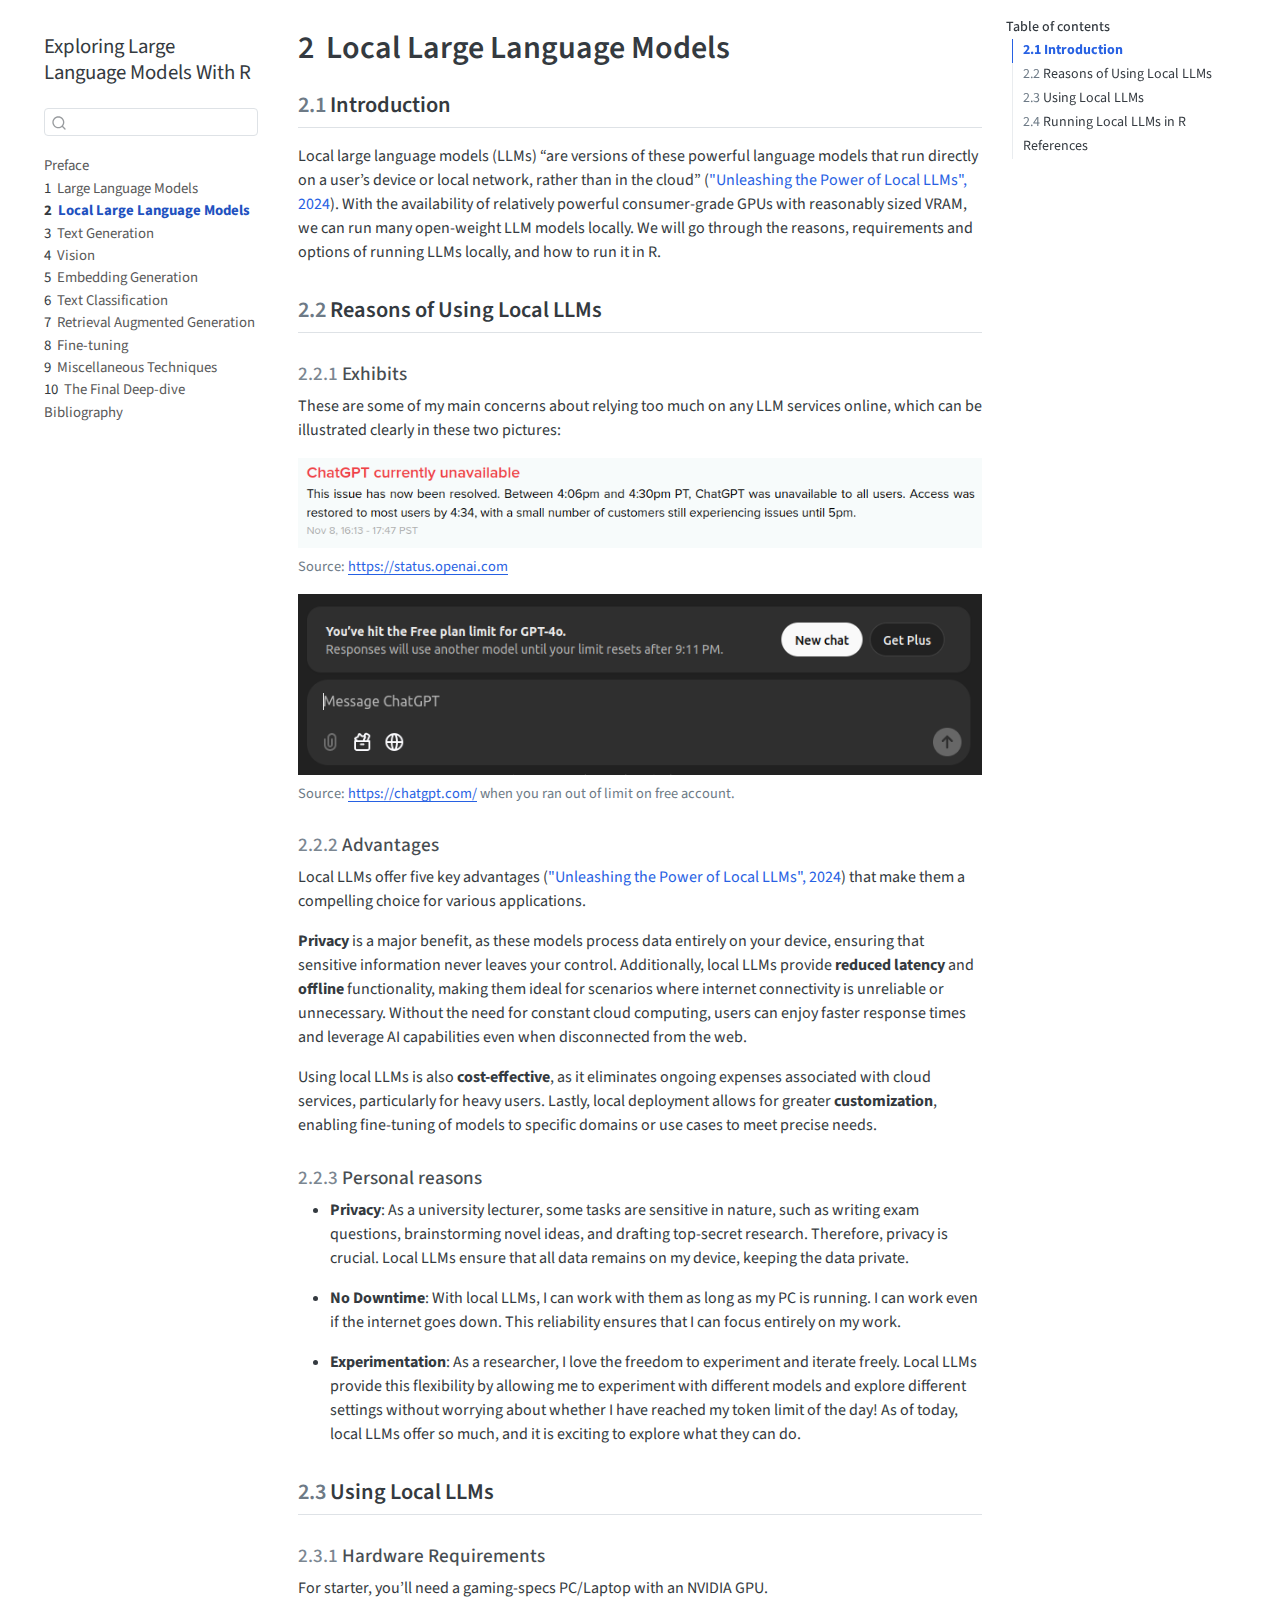
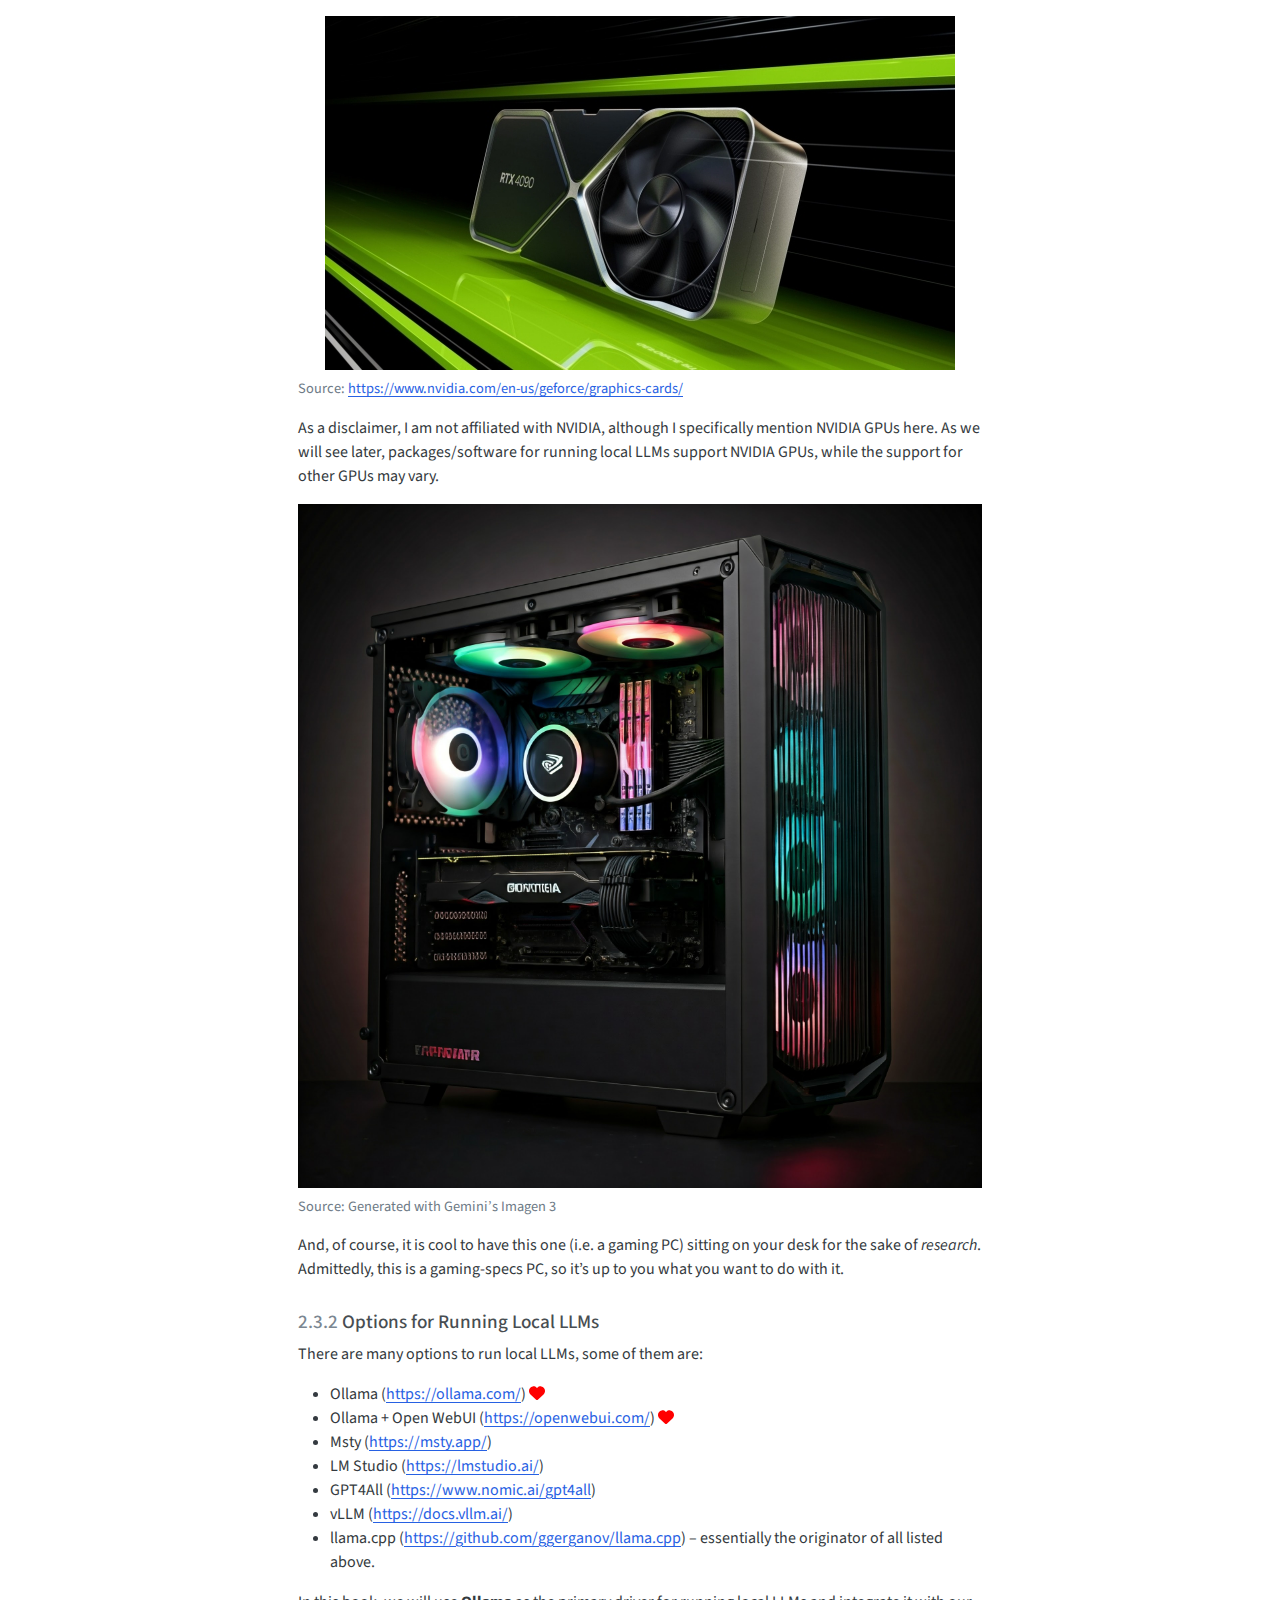
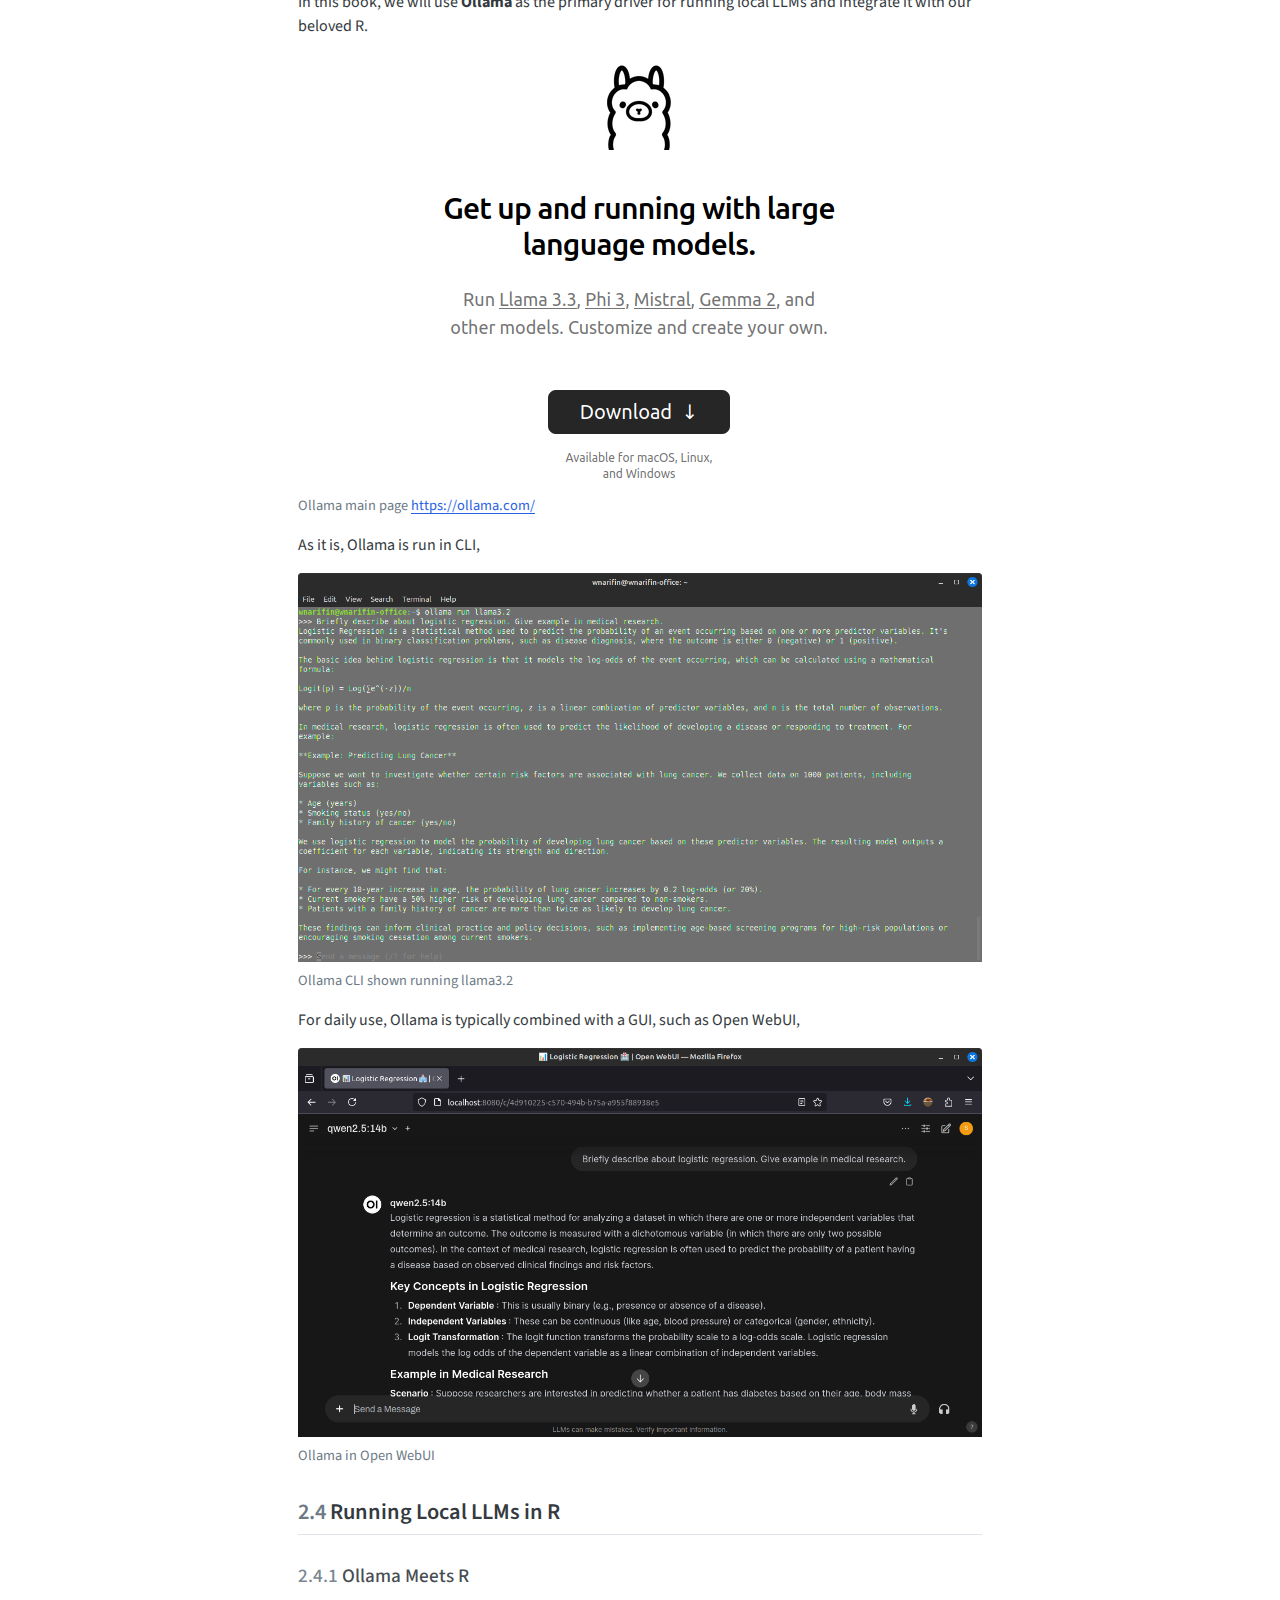
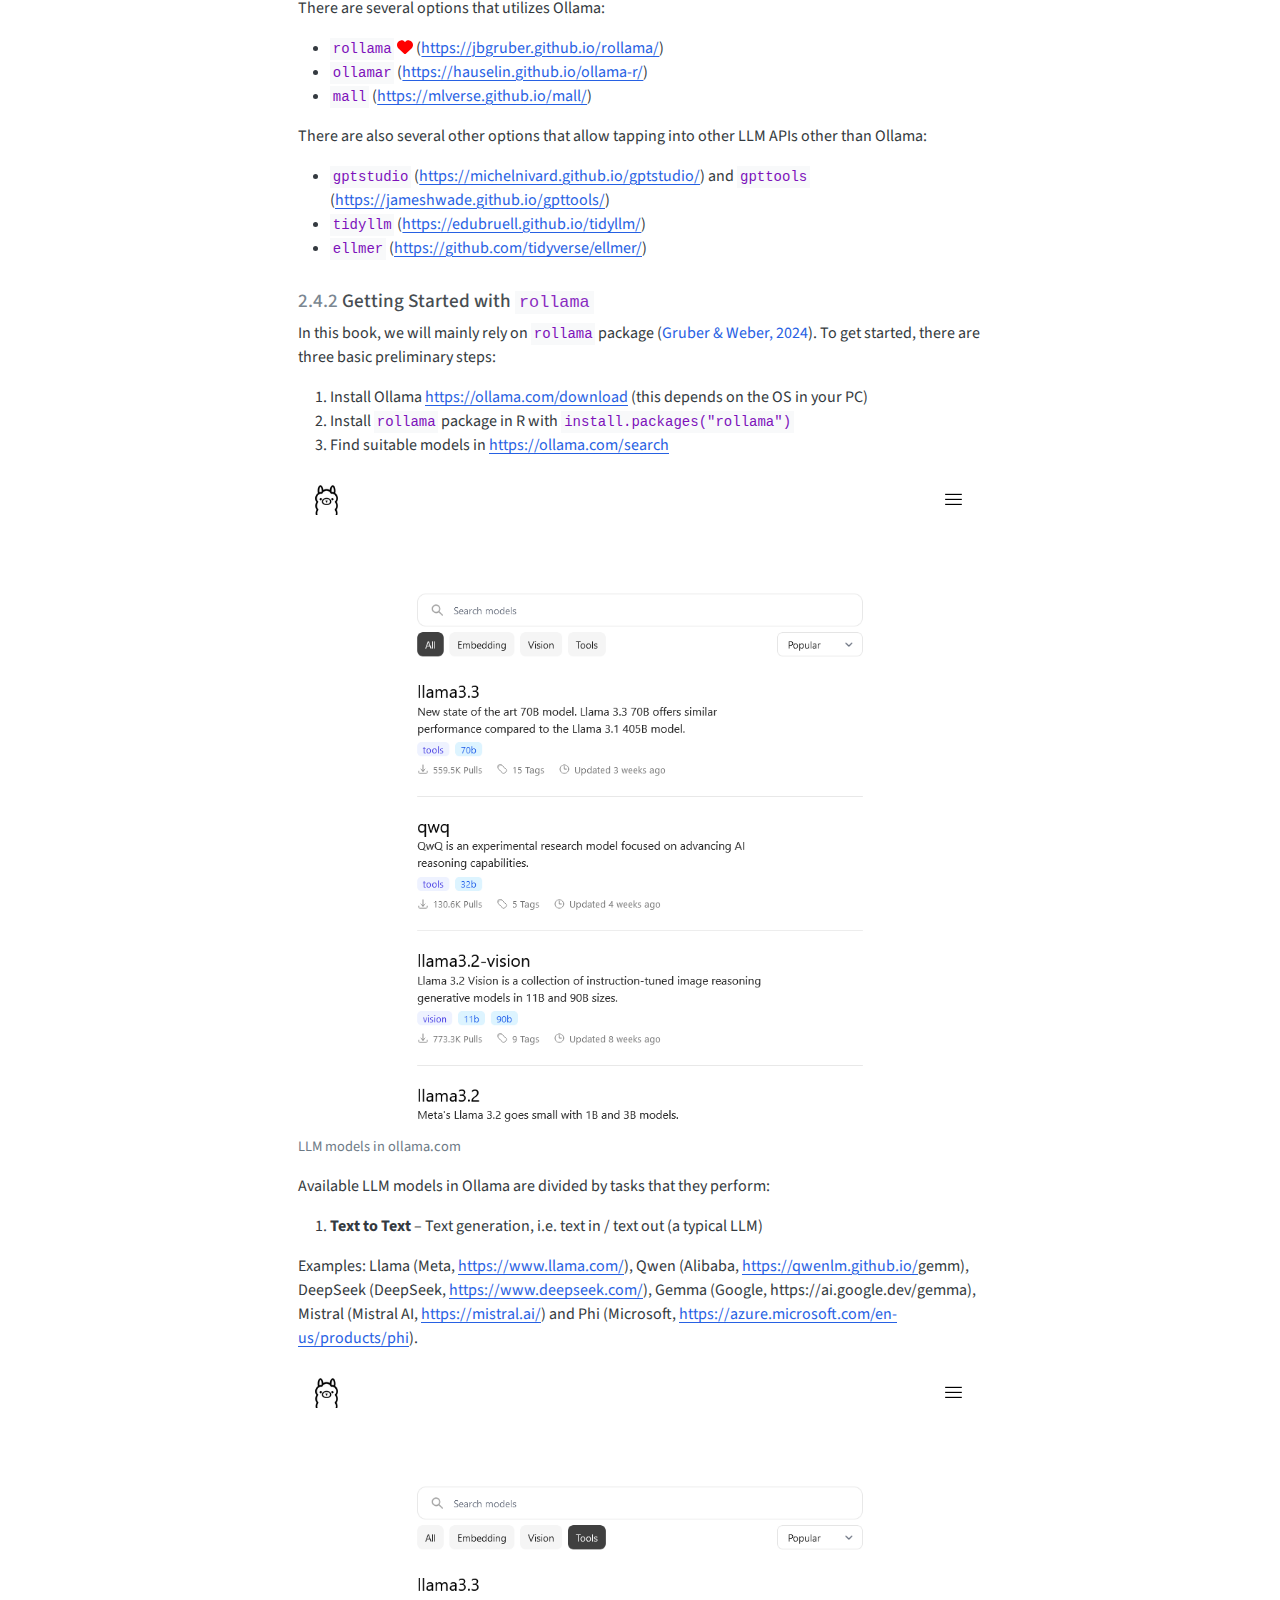
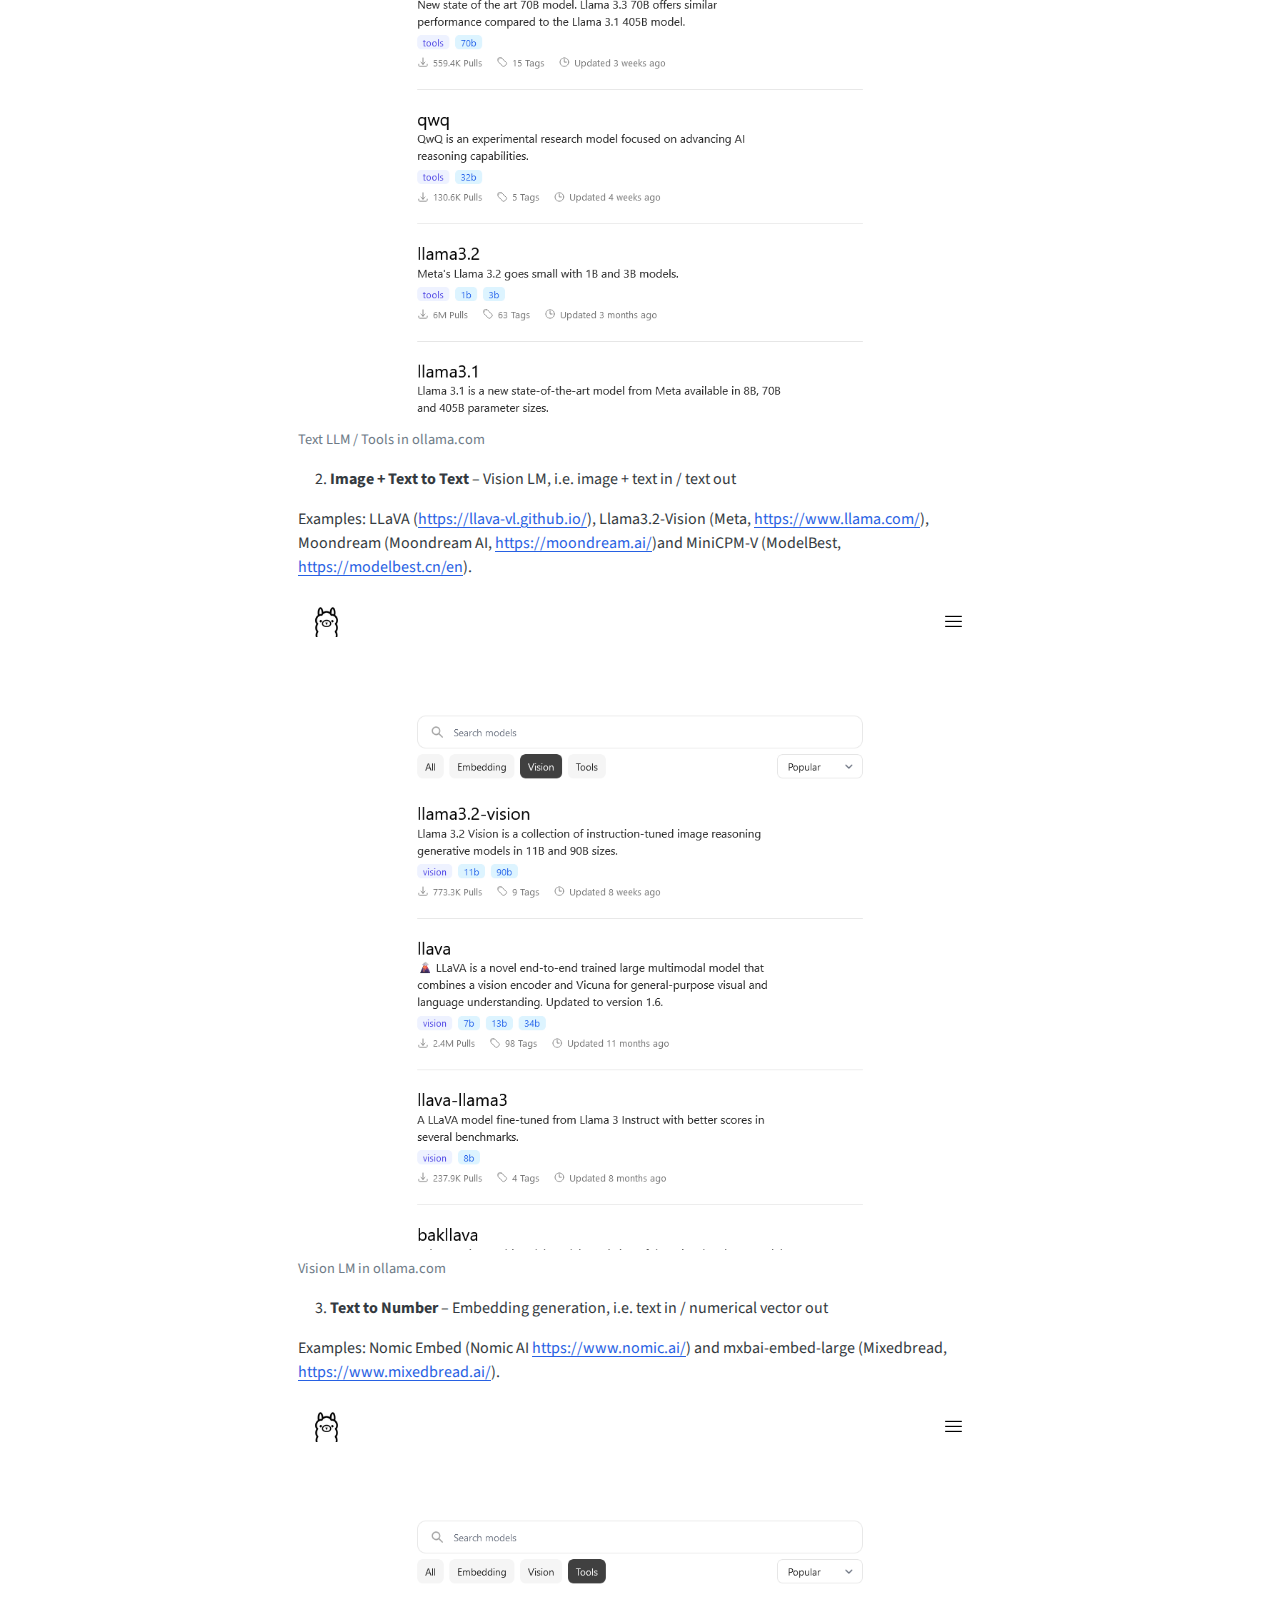
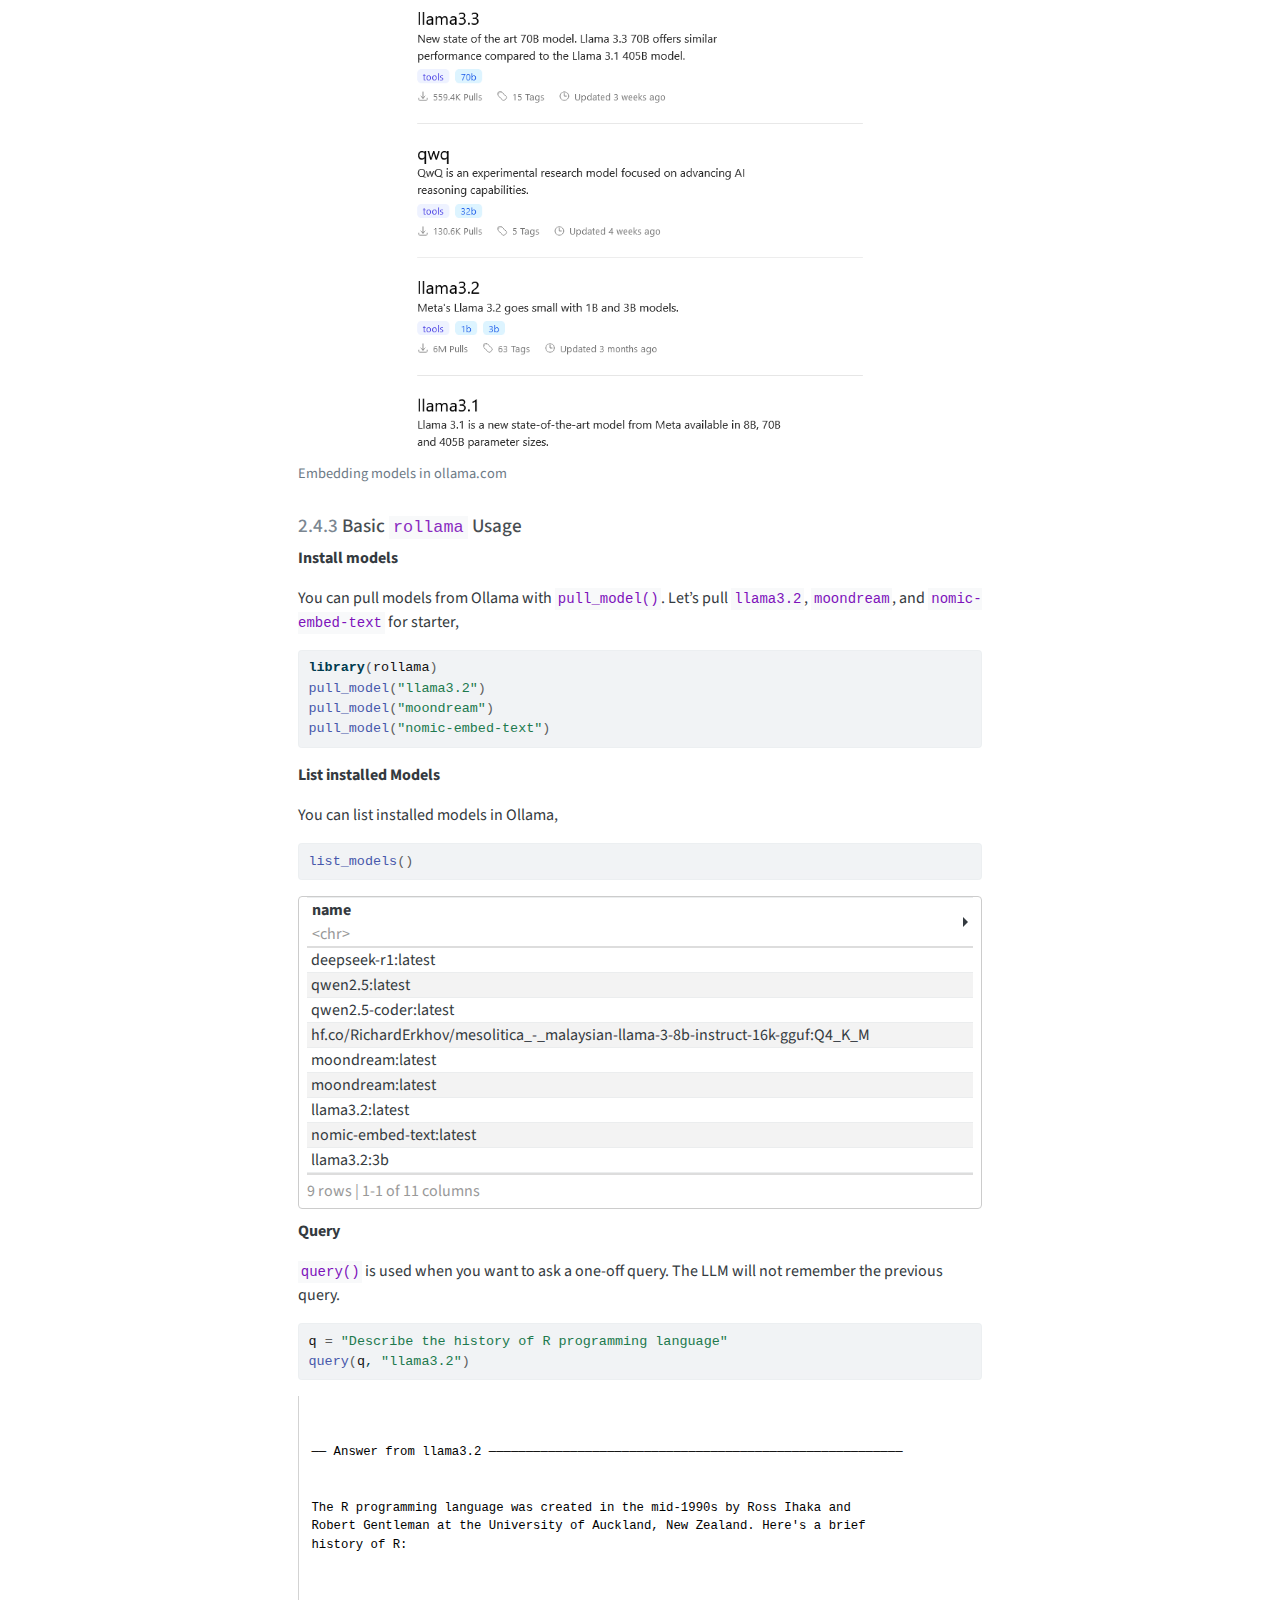
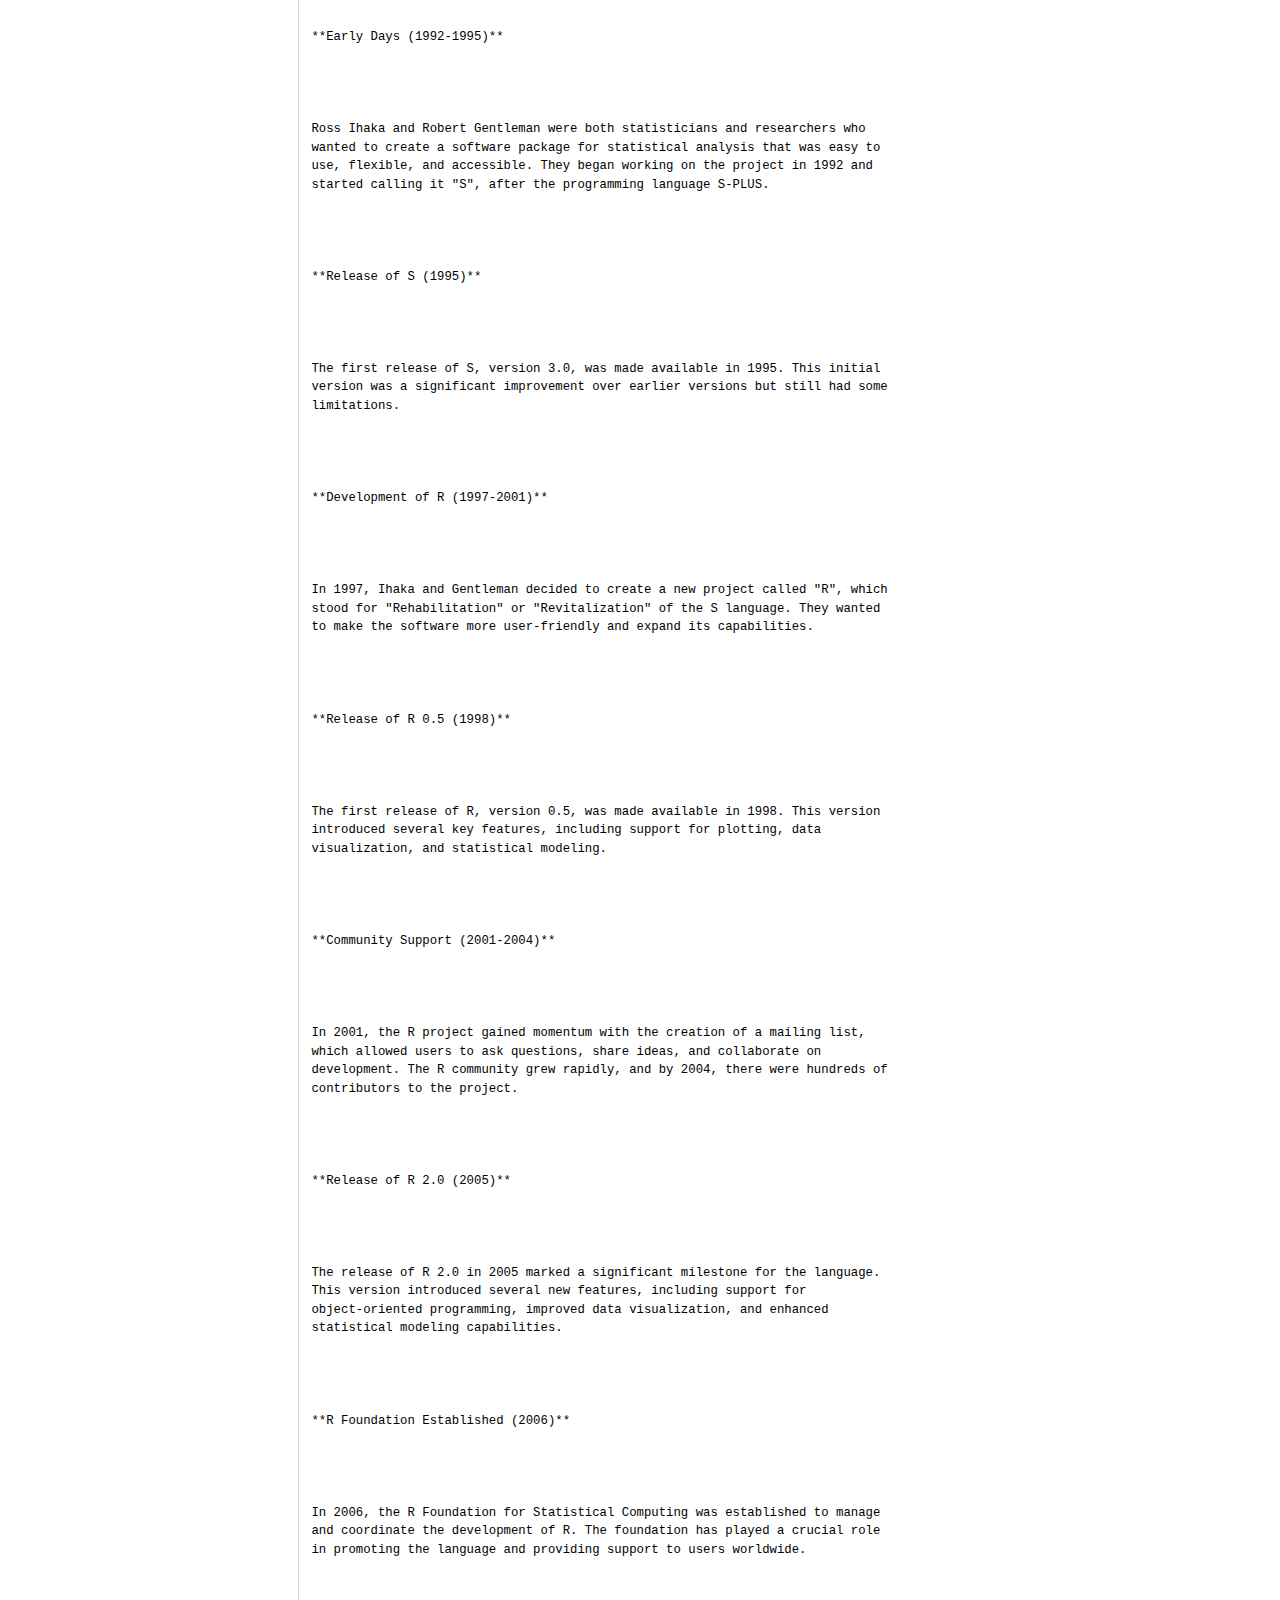
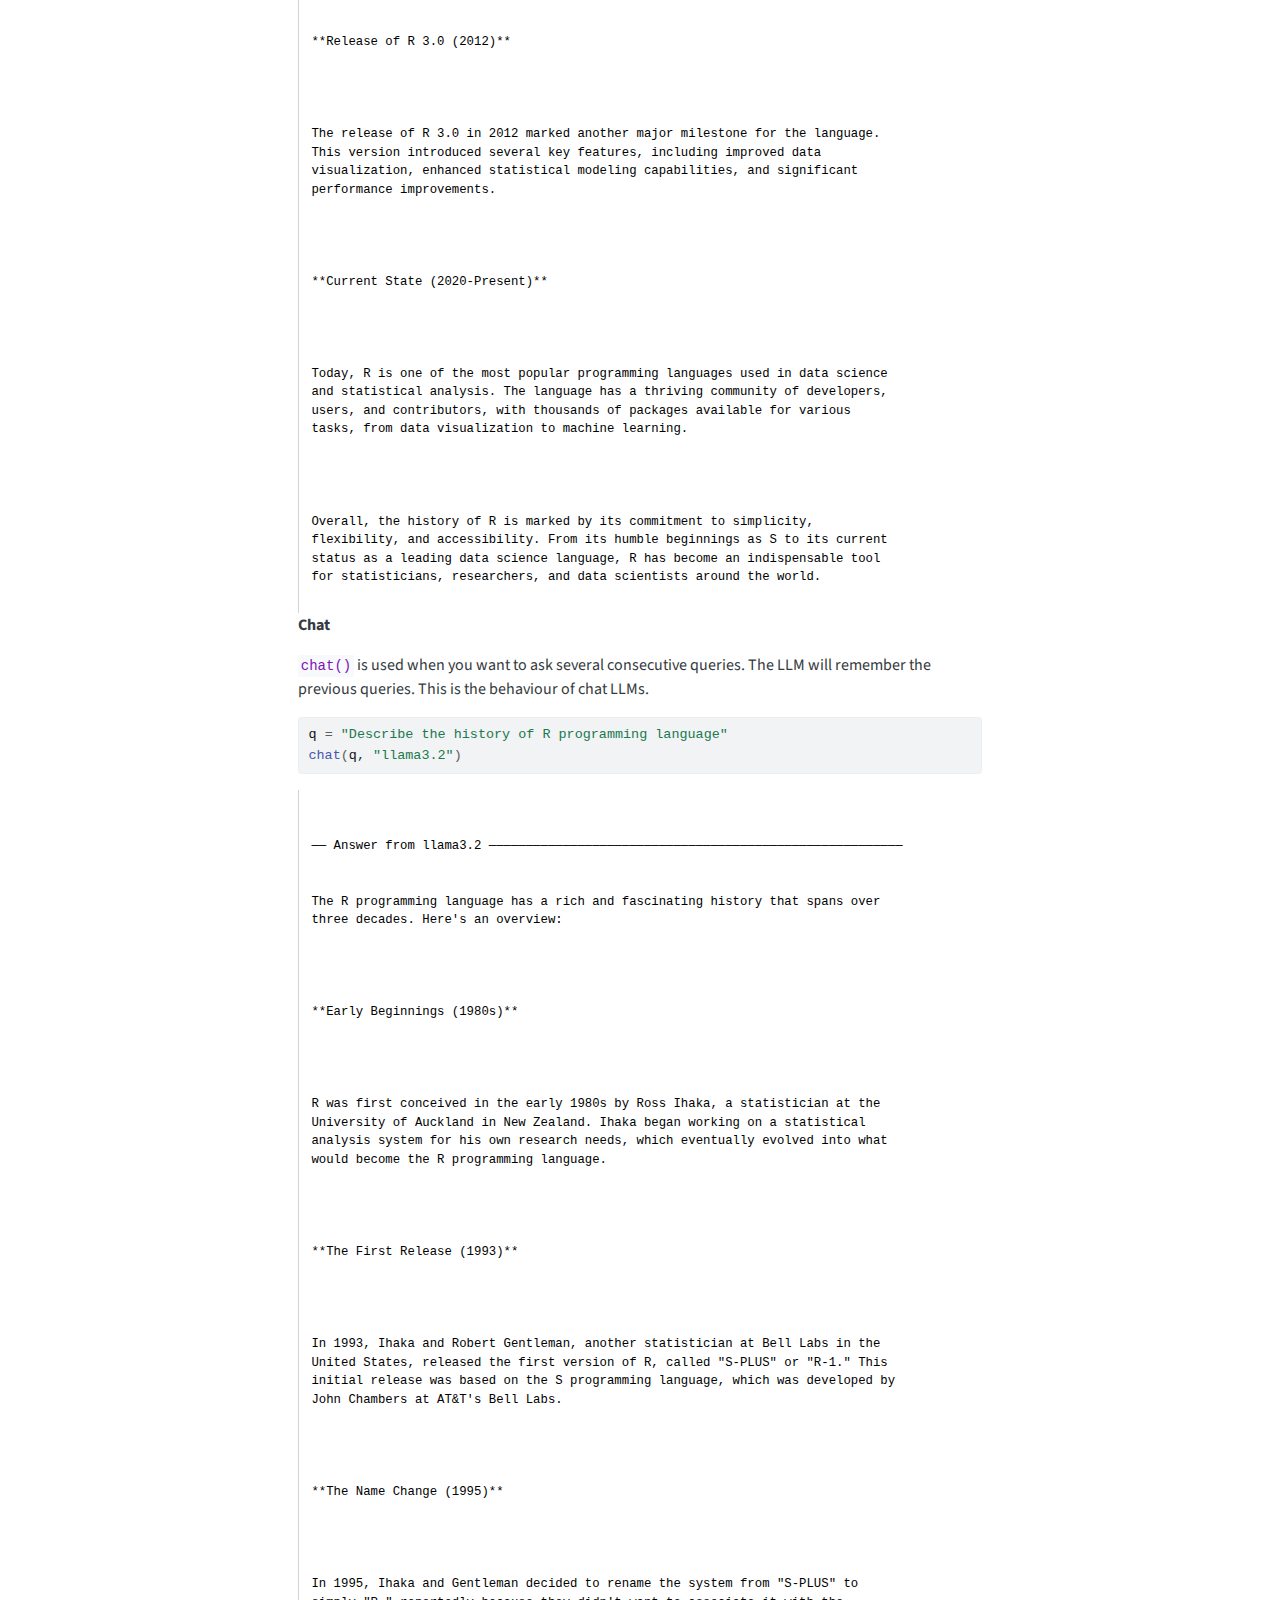
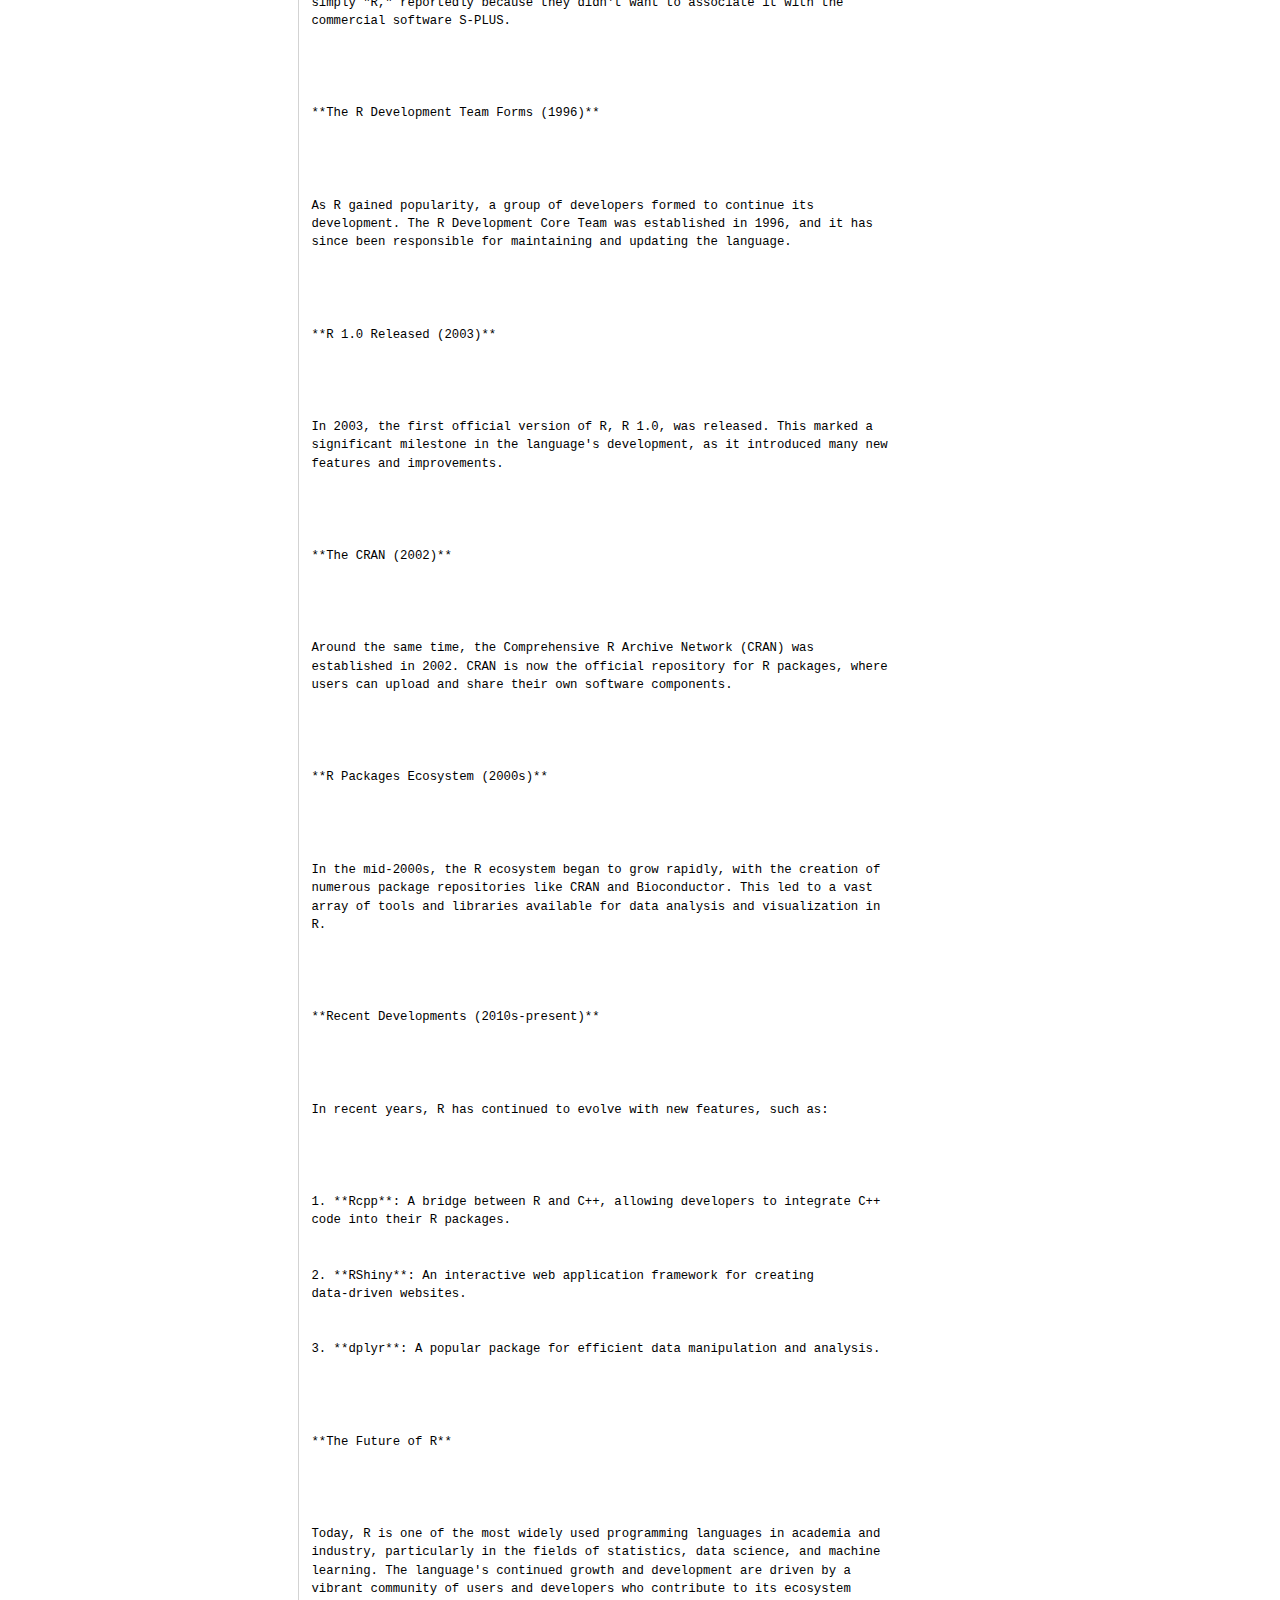
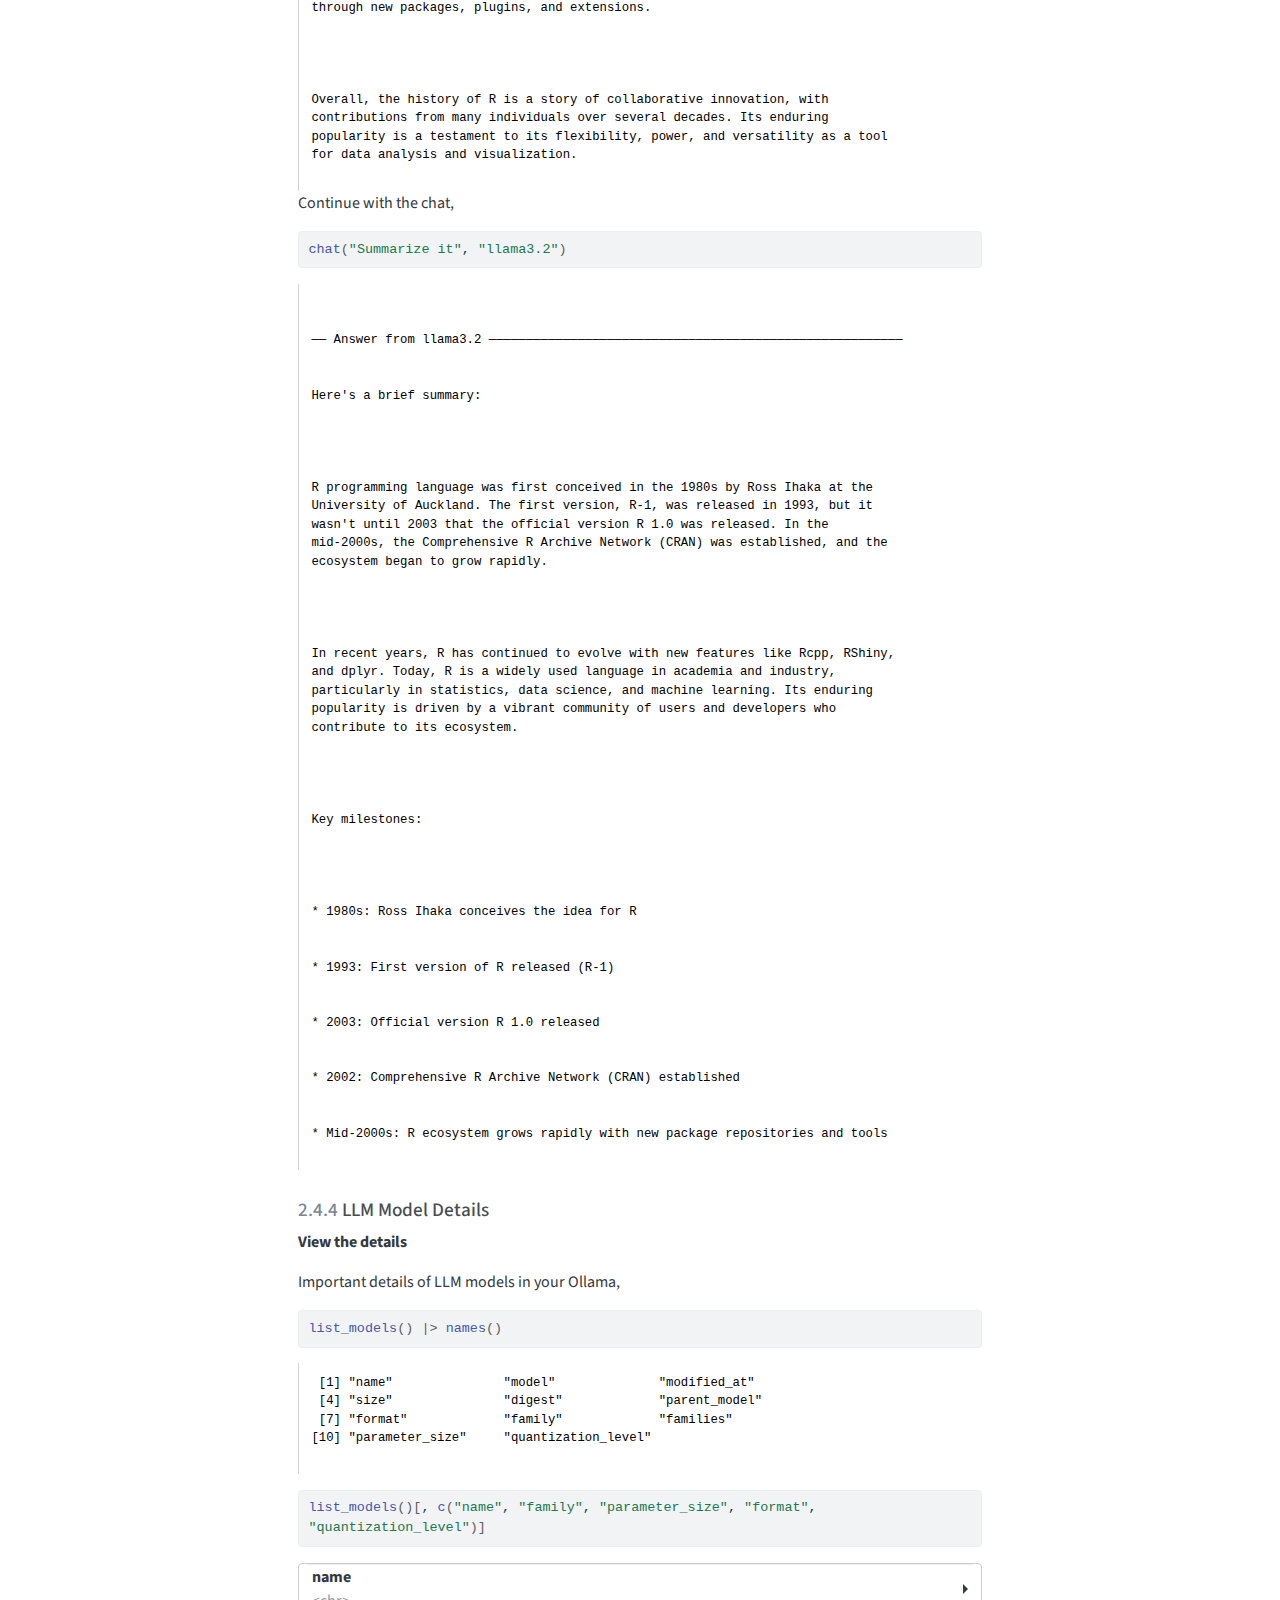
==== commit bc20ecb6: "minor update to ch2" ====
--- a/ch2.html
+++ b/ch2.html
@@ -365,6 +365,8 @@
 <code>gptstudio</code> (<a href="https://michelnivard.github.io/gptstudio/" class="uri">https://michelnivard.github.io/gptstudio/</a>) and <code>gpttools</code> (<a href="https://jameshwade.github.io/gpttools/" class="uri">https://jameshwade.github.io/gpttools/</a>)</li>
 <li>
 <code>tidyllm</code> (<a href="https://edubruell.github.io/tidyllm/" class="uri">https://edubruell.github.io/tidyllm/</a>)</li>
+<li>
+<code>ellmer</code> (<a href="https://github.com/tidyverse/ellmer/" class="uri">https://github.com/tidyverse/ellmer/</a>)</li>
 </ul></section><section id="getting-started-with-rollama" class="level3" data-number="2.4.2"><h3 data-number="2.4.2" class="anchored" data-anchor-id="getting-started-with-rollama">
 <span class="header-section-number">2.4.2</span> Getting Started with <code>rollama</code>
 </h3>
